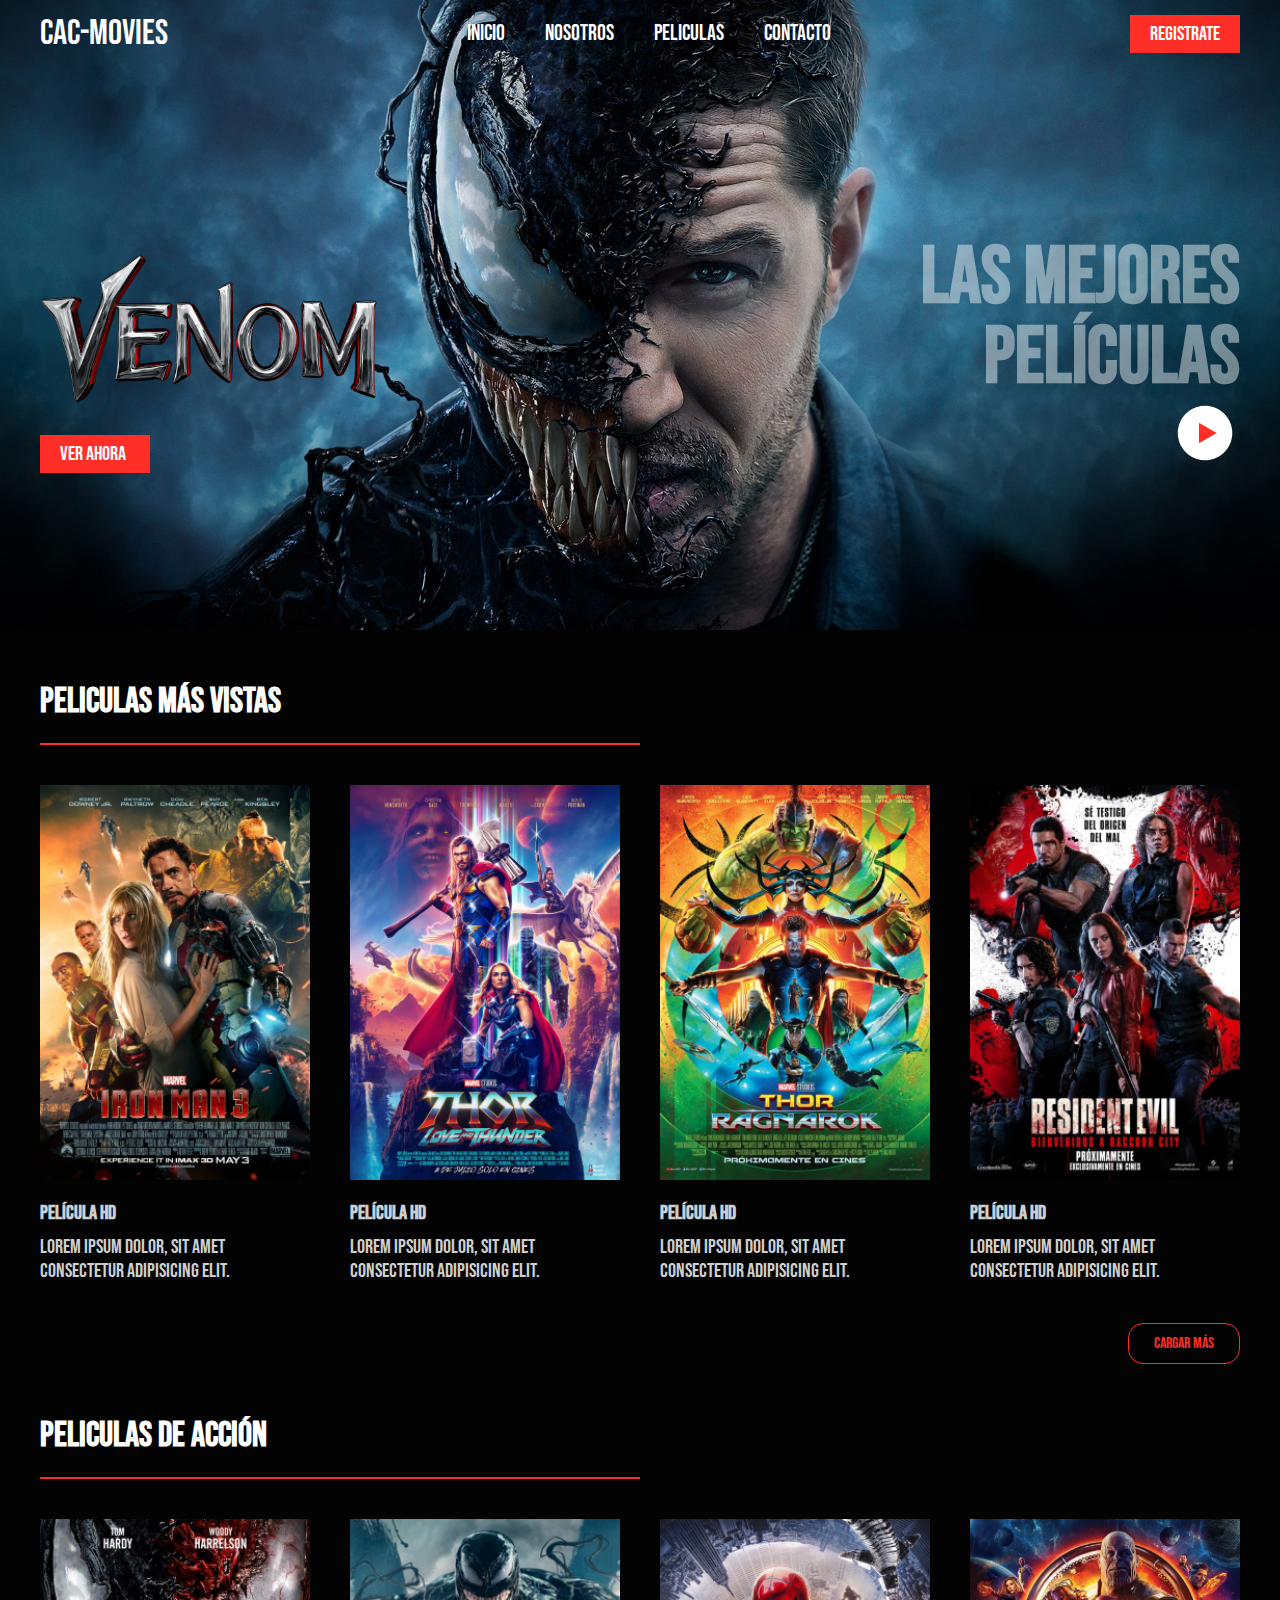
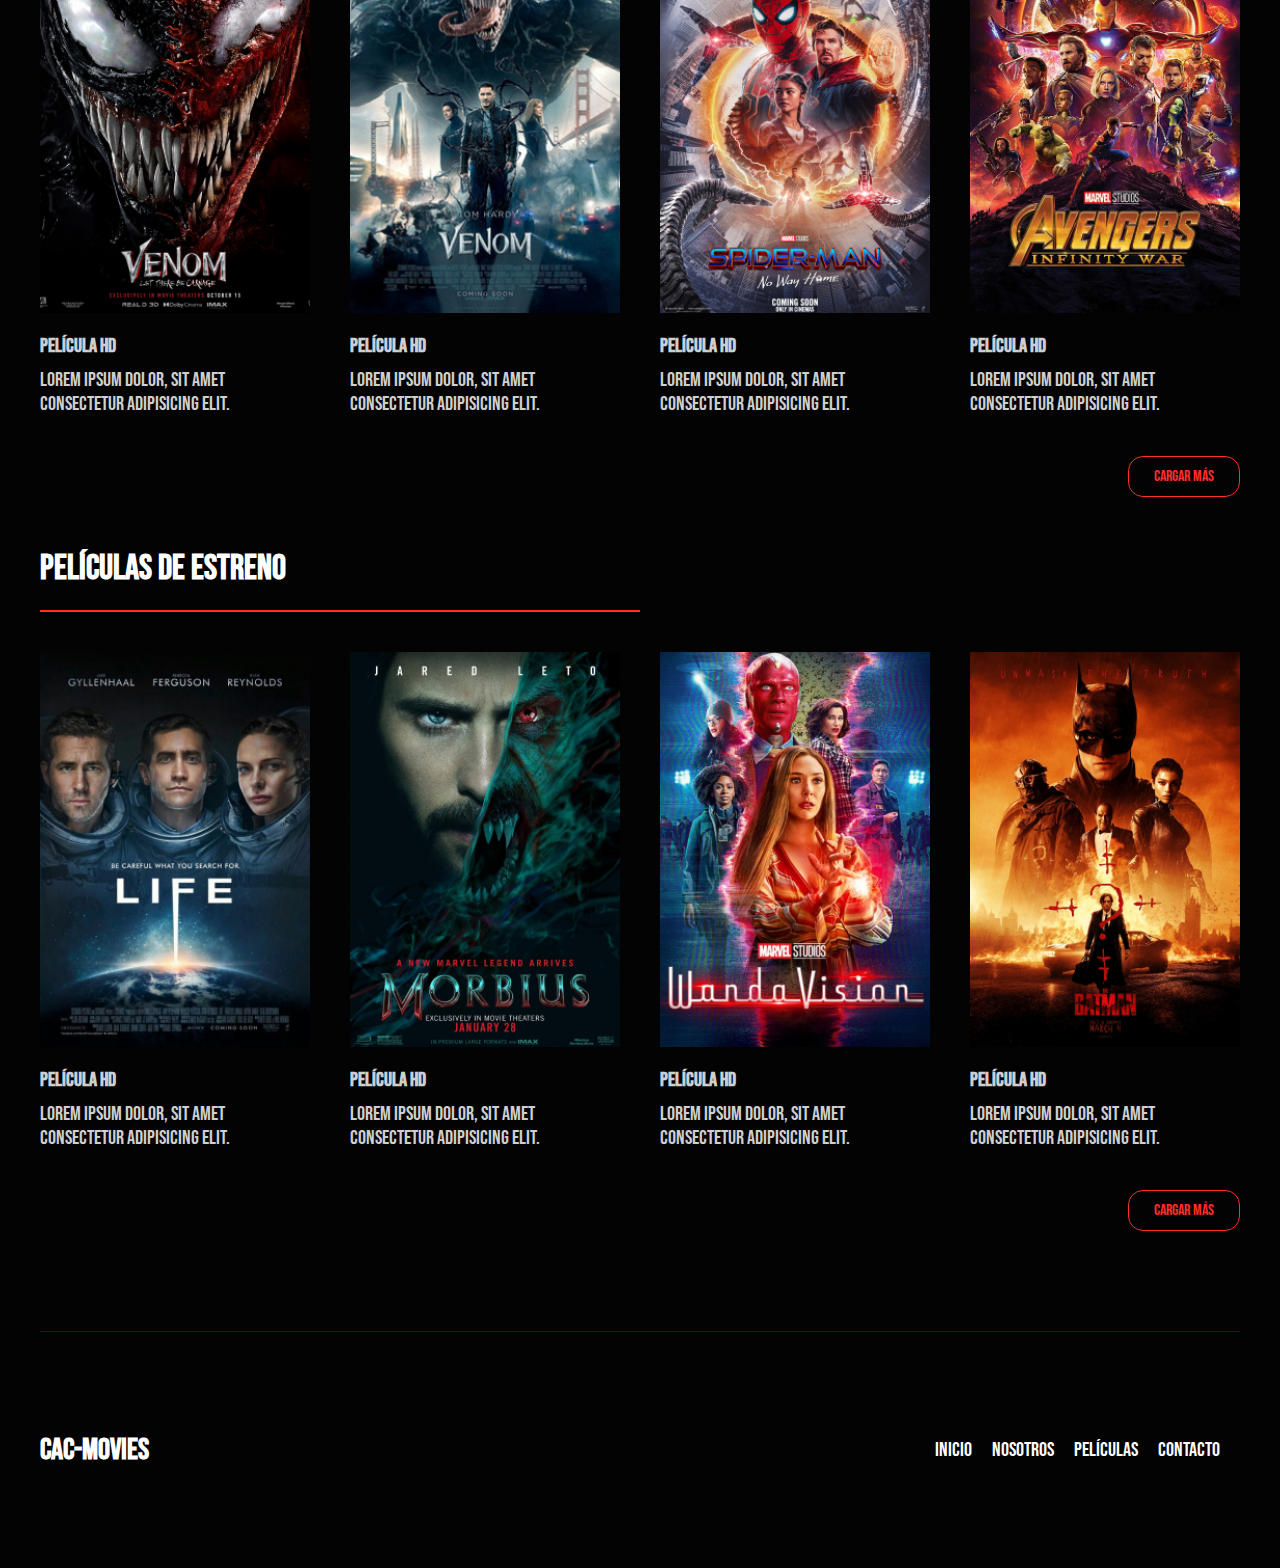
==== index.html @ c3056d51 "primer subida del proyecto" ====
<!DOCTYPE html>
<html lang="en">
<head>
    <meta charset="UTF-8">
    <meta http-equiv="X-UA-Compatible" content="IE=edge">
    <meta name="viewport" content="width=device-width, initial-scale=1.0">
    <title>peliculas</title>
    <link rel="icon" type="Image/png" sizes="16x16" href="./favicon-16x16.png">
    <link rel="stylesheet" href="style.css">
</head>
<body>
    

<header class="header">

    <div class="menu container">

        <a href="#" class="logo">CAC-Movies</a>
        <input type="checkbox" id="menu" />
        <label for="menu">
            <img src="Imgs/drive-download-20240422T003456Z-001/menu.png" class="menu-icono" alt="menu">
        </label>
        <nav class="navbar">
            <ul>
                <li><a href="#">Inicio</a></li>
                <li><a href="#">Nosotros</a></li>
                <li><a href="#">Peliculas</a></li>
                <li><a href="#">Contacto</a></li>
            </ul>
        </nav>

         <a href="#" class="btn-1">Registrate</a>
    </div>

    <div class="header-content container">
        
        <div class="header-1">
            <img src="Imgs/drive-download-20240422T003456Z-001/venom.png"alt="">
            <a href="#" class="btn-2">Ver ahora </a>
        </div>
        <div class="header-2">
            <h1>Las mejores <br> películas</h1>
            <img src="Imgs/drive-download-20240422T003456Z-001/play.png" alt="">
        </div>
    </div>

</header>

    <section class="movies container">

        <h2>Peliculas más vistas</h2>
        <hr>

        <div class="box-container-1">

            <div class="box-1">
                <div class="content">
                    <img src="Imgs/drive-download-20240422T003456Z-001/Copia de 1.jpg" alt="">
                    <h3>Película HD</h3>
                    <p> 
                        Lorem ipsum dolor, sit amet consectetur adipisicing elit. 
                    </p>
                </div>
            </div>

            <div class="box-1">
                <div class="content">
                    <img src="Imgs/drive-download-20240422T003456Z-001/Copia de 2.jpg" alt="">
                    <h3>Película HD</h3>
                    <p> 
                        Lorem ipsum dolor, sit amet consectetur adipisicing elit. 
                    </p>
                </div>
            </div>

            <div class="box-1">
                <div class="content">
                    <img src="Imgs/drive-download-20240422T003456Z-001/Copia de 3.jpg" alt="">
                    <h3>Película HD</h3>
                    <p> 
                        Lorem ipsum dolor, sit amet consectetur adipisicing elit. 
                    </p>
                </div>
            </div>

            <div class="box-1">
                <div class="content">
                    <img src="Imgs/drive-download-20240422T003456Z-001/Copia de 4.jpg" alt="">
                    <h3>Película HD</h3>
                    <p> 
                        Lorem ipsum dolor, sit amet consectetur adipisicing elit. 
                    </p>
                </div>
            </div>


            <div class="box-1">
                <div class="content">
                    <img src="Imgs/drive-download-20240422T003456Z-001/Copia de 5.jpg" alt="">
                    <h3>Película HD</h3>
                    <p> 
                        Lorem ipsum dolor, sit amet consectetur adipisicing elit. 
                    </p>
                </div>
            </div>

            <div class="box-1">
                <div class="content">
                    <img src="Imgs/drive-download-20240422T003456Z-001/Copia de 6.jpg" alt="">
                    <h3>Película HD</h3>
                    <p> 
                        Lorem ipsum dolor, sit amet consectetur adipisicing elit. 
                    </p>
                </div>
            </div>

            <div class="box-1">
                <div class="content">
                    <img src="Imgs/drive-download-20240422T003456Z-001/Copia de 7.jpg" alt="">
                    <h3>Película HD</h3>
                    <p> 
                        Lorem ipsum dolor, sit amet consectetur adipisicing elit. 
                    </p>
                </div>
            </div>

            <div class="box-1">
                <div class="content">
                    <img src="Imgs/drive-download-20240422T003456Z-001/Copia de 8.jpg" alt="">
                    <h3>Película HD</h3>
                    <p> 
                        Lorem ipsum dolor, sit amet consectetur adipisicing elit. 
                    </p>
                </div>
            </div>

        </div>

        <div class="load-more" id="load-more-1" >Cargar más</div>


    </section>

    <section class="movies container">

        <h2>Peliculas de Acción</h2>
        <hr>

        <div class="box-container-2">

            <div class="box-2">
                <div class="content">
                    <img src="Imgs/drive-download-20240422T003456Z-001/Copia de 9.jpg" alt="">
                    <h3>Película HD</h3>
                    <p> 
                        Lorem ipsum dolor, sit amet consectetur adipisicing elit. 
                    </p>
                </div>
            </div>

            <div class="box-2">
                <div class="content">
                    <img src="Imgs/drive-download-20240422T003456Z-001/Copia de 10.jpg" alt="">
                    <h3>Película HD</h3>
                    <p> 
                        Lorem ipsum dolor, sit amet consectetur adipisicing elit. 
                    </p>
                </div>
            </div>

            <div class="box-2">
                <div class="content">
                    <img src="Imgs/drive-download-20240422T003456Z-001/Copia de 11.jpg" alt="">
                    <h3>Película HD</h3>
                    <p> 
                        Lorem ipsum dolor, sit amet consectetur adipisicing elit. 
                    </p>
                </div>
            </div>

            <div class="box-2">
                <div class="content">
                    <img src="Imgs/drive-download-20240422T003456Z-001/Copia de 12.jpg" alt="">
                    <h3>Película HD</h3>
                    <p> 
                        Lorem ipsum dolor, sit amet consectetur adipisicing elit. 
                    </p>
                </div>
            </div>

            <div class="box-2">
                <div class="content">
                    <img src="Imgs/drive-download-20240422T003456Z-001/Copia de 13.jpg" alt="">
                    <h3>Película HD</h3>
                    <p> 
                        Lorem ipsum dolor, sit amet consectetur adipisicing elit. 
                    </p>
                </div>
            </div>

            <div class="box-2">
                <div class="content">
                    <img src="Imgs/drive-download-20240422T003456Z-001/Copia de 14.jpg" alt="">
                    <h3>Película HD</h3>
                    <p> 
                        Lorem ipsum dolor, sit amet consectetur adipisicing elit. 
                    </p>
                </div>
            </div>

            <div class="box-2">
                <div class="content">
                    <img src="Imgs/drive-download-20240422T003456Z-001/Copia de 15.jpg" alt="">
                    <h3>Película HD</h3>
                    <p> 
                        Lorem ipsum dolor, sit amet consectetur adipisicing elit. 
                    </p>
                </div>
            </div>

            <div class="box-2">
                <div class="content">
                    <img src="Imgs/drive-download-20240422T003456Z-001/Copia de 16.jpg" alt="">
                    <h3>Película HD</h3>
                    <p> 
                        Lorem ipsum dolor, sit amet consectetur adipisicing elit. 
                    </p>
                </div>
            </div>


        </div>

        <div class="load-more" id="load-more-2" >Cargar más</div>


    </section>

    <section class="movies container">

        <h2>Películas de estreno</h2>
        <hr>

        <div class="box-container-3">

            <div class="box-3">
                <div class="content">
                    <img src="Imgs/drive-download-20240422T003456Z-001/Copia de 17.jpg" alt="">
                    <h3>Película HD</h3>
                    <p> 
                        Lorem ipsum dolor, sit amet consectetur adipisicing elit. 
                    </p>
                </div>
            </div>

            <div class="box-3">
                <div class="content">
                    <img src="Imgs/drive-download-20240422T003456Z-001/Copia de 18.jpg" alt="">
                    <h3>Película HD</h3>
                    <p> 
                        Lorem ipsum dolor, sit amet consectetur adipisicing elit. 
                    </p>
                </div>
            </div>

            <div class="box-3">
                <div class="content">
                    <img src="Imgs/drive-download-20240422T003456Z-001/Copia de 19.jpg" alt="">
                    <h3>Película HD</h3>
                    <p> 
                        Lorem ipsum dolor, sit amet consectetur adipisicing elit. 
                    </p>
                </div>
            </div>

            <div class="box-3">
                <div class="content">
                    <img src="Imgs/drive-download-20240422T003456Z-001/Copia de 20.jpg" alt="">
                    <h3>Película HD</h3>
                    <p> 
                        Lorem ipsum dolor, sit amet consectetur adipisicing elit. 
                    </p>
                </div>
            </div>

            <div class="box-3">
                <div class="content">
                    <img src="Imgs/drive-download-20240422T003456Z-001/Copia de 21.jpg" alt="">
                    <h3>Película HD</h3>
                    <p> 
                        Lorem ipsum dolor, sit amet consectetur adipisicing elit. 
                    </p>
                </div>
            </div>

            <div class="box-3">
                <div class="content">
                    <img src="Imgs/drive-download-20240422T003456Z-001/Copia de 22.jpg" alt="">
                    <h3>Película HD</h3>
                    <p> 
                        Lorem ipsum dolor, sit amet consectetur adipisicing elit. 
                    </p>
                </div>
            </div>

            <div class="box-3">
                <div class="content">
                    <img src="Imgs/drive-download-20240422T003456Z-001/Copia de 23.jpg" alt="">
                    <h3>Película HD</h3>
                    <p> 
                        Lorem ipsum dolor, sit amet consectetur adipisicing elit. 
                    </p>
                </div>
            </div>

            <div class="box-3">
                <div class="content">
                    <img src="Imgs/drive-download-20240422T003456Z-001/Copia de 24.jpg" alt="">
                    <h3>Película HD</h3>
                    <p> 
                        Lorem ipsum dolor, sit amet consectetur adipisicing elit. 
                    </p>
                </div>
            </div>


        </div>

        <div class="load-more" id="load-more-3" >Cargar más</div>


    </section>

<footer class="footer container">

    <h3>CAC-Movies</h3>

    <ul>
        <li><a href="#">Inicio</a></li>
        <li><a href="#">Nosotros</a></li>
        <li><a href="#">Películas</a></li>
        <li><a href="#">Contacto</a></li>


    </ul>

</footer>



    <script src="script.js" ></script>
</body>
</html>
---- style.css ----
@import url('https://fonts.googleapis.com/css2?family=Bebas+Neue&display=swap');

*{
    margin: 0;
    padding: 0;
    box-sizing: border-box;
    text-decoration: none;
    list-style: none;
}

body {
    background-color: #030303;
    font-family: 'Bebas Neue', cursive;
    color: #FFFFFF;
    
}

.container {
    max-width: 1200px;
    margin: 0 auto;
}

.header {
    background-image: url(Imgs/drive-download-20240422T003456Z-001/Copia\ bg.jpg);
    background-position:  center center;
    background-repeat: no-repeat;
    background-size: cover;
    min-height: 70vh;
    display: flex;
    align-items: center;
   
}


.menu {
    position: absolute;
    top: 0;
    left: 0;
    right: 0;
    display: flex;
    align-items: center;
    justify-content: space-between;
}

.logo {
    font-size: 35px;
    color: #FFFFFF;
}

.menu .navbar ul li {
    position: relative;
    float: left;
}

.menu .navbar ul li a {
    font-size: 22px;
    padding: 20px;
    color: #FFFFFF;
    display: block;
}

.menu .navbar ul li a:hover {
    color: #FF2F28;
}

#menu {
    display: none;
}

.menu-icono {
    width: 25px;
}

.menu label {
    cursor: pointer;
    display: none;
}

.header-content {
    display: flex;
    width: 100%;
   
}

.header-1 {
    display: flex;
    flex-direction: column;
    width: 50%;
    align-self: flex-end;
}

.header-1 img {
    width: 350px;
}

.header-2 {
    width: 50%;
    margin-top: 80px;
    text-align: end;
}

.header-2 h1 {
    color: #FFFFFF72;
    font-size: 80px;
    line-height: 80px;
}

.header-2 img {
    width: 70px;
    
}

.btn-1 {
    display: inline-block;
    padding: 7px 20px;
    background-color: #FF2F28;
    color: #FFFFFF;
    font-size: 20px;
}

.btn-2 {
    width: 110px;
    display: inline-block;
    padding: 7px 20px;
    background-color: #FF2F28;
    font-size: 20px;
    margin-top: 30px;
    color: #FFFFFF;
}

.movies {
    padding: 50px 0 0 0;
    display: flex;
    flex-direction: column;
}

h2 {
    font-size: 35px;
    margin-bottom: 20px;
}

hr {
    border: 1px solid #FF2F28;
    width: 50%;
    margin-bottom: 40px;
}

.box-container-1 ,
.box-container-2 ,
.box-container-3 {
    display: grid;
    grid-template-columns: repeat(auto-fit,minmax(250px,1fr));
    gap: 40px;
}

.box-1 ,
.box-2 ,
.box-3 {
    border-radius: 5px;
    z-index: 1000;
    display: none;
}

.box-1:nth-child(1),
.box-1:nth-child(2),
.box-1:nth-child(3),
.box-1:nth-child(4) {
    display: inline-block;
}

.box-2:nth-child(1),
.box-2:nth-child(2),
.box-2:nth-child(3),
.box-2:nth-child(4) {
    display: inline-block;
}

.box-3:nth-child(1),
.box-3:nth-child(2),
.box-3:nth-child(3),
.box-3:nth-child(4) {
    display: inline-block;
}

.load-more {
    margin-top: 40px;
    display:  inline-block;
    padding: 10px 25px;
    border-radius: 15px;
    border:  1px solid #FF2F28;
    color: #FF2F28;
    font-size: 16px;
    cursor: pointer;
    align-self: flex-end;
}

.load-more:hover {
    background-color: #FF2F28;
    color: #FFFFFF;
}

.content img {
    width: 100%;
    margin-bottom: 15px;
}

.content h3 {
    font-size: 20px;
    margin-bottom: 10px;
}

.content {
    color:#CFCFCF;
    font-size: 20px;
}

.footer {
    display: flex;
    justify-content: space-between;
    align-items: center;
    padding: 100px 0;
    margin-top: 100px;
    border-top: 1px solid #FF2F283D;
}

.footer ul {
    display: flex;
}

footer h3 {
    font-size: 30px;
}

.footer a {
    color: #FFFFFF;
    font-size: 20px;
    margin-right: 20px;
    display: block;
}

.footer a:hover {
    color: #FF2F28;
}

@media (max-width:991px) {

    .menu {
        padding: 20px;
    }

    .menu label {
        display: initial;
    }

    .menu .navbar {
        position: absolute;
        top: 100%;
        left: 0;
        right: 0;
        background-color: #030303;
        display: none;
    }
    
    .menu .navbar ul li {
        width: 100%;
    }

    .btn-1 {
        display: none;
    }

    #menu:checked ~ .navbar {
        display: initial;
    }

    .header-content {
        flex-direction: column;
        padding: 180px 30px 30px 30px;
    }

    .header-1 {
        width: 100%;
        align-items: center;
    }

    .header-2 {
        width: 100%;
        text-align: center;
    }
    
    .movies {
        padding: 30px;
    }

    .footer {
        margin-top: 30px;
        padding: 30px;
        flex-direction: column;
        text-align: center;
    }

    .footer ul {
        margin-top: 15px;ç
        justify-content: center;
    }

}
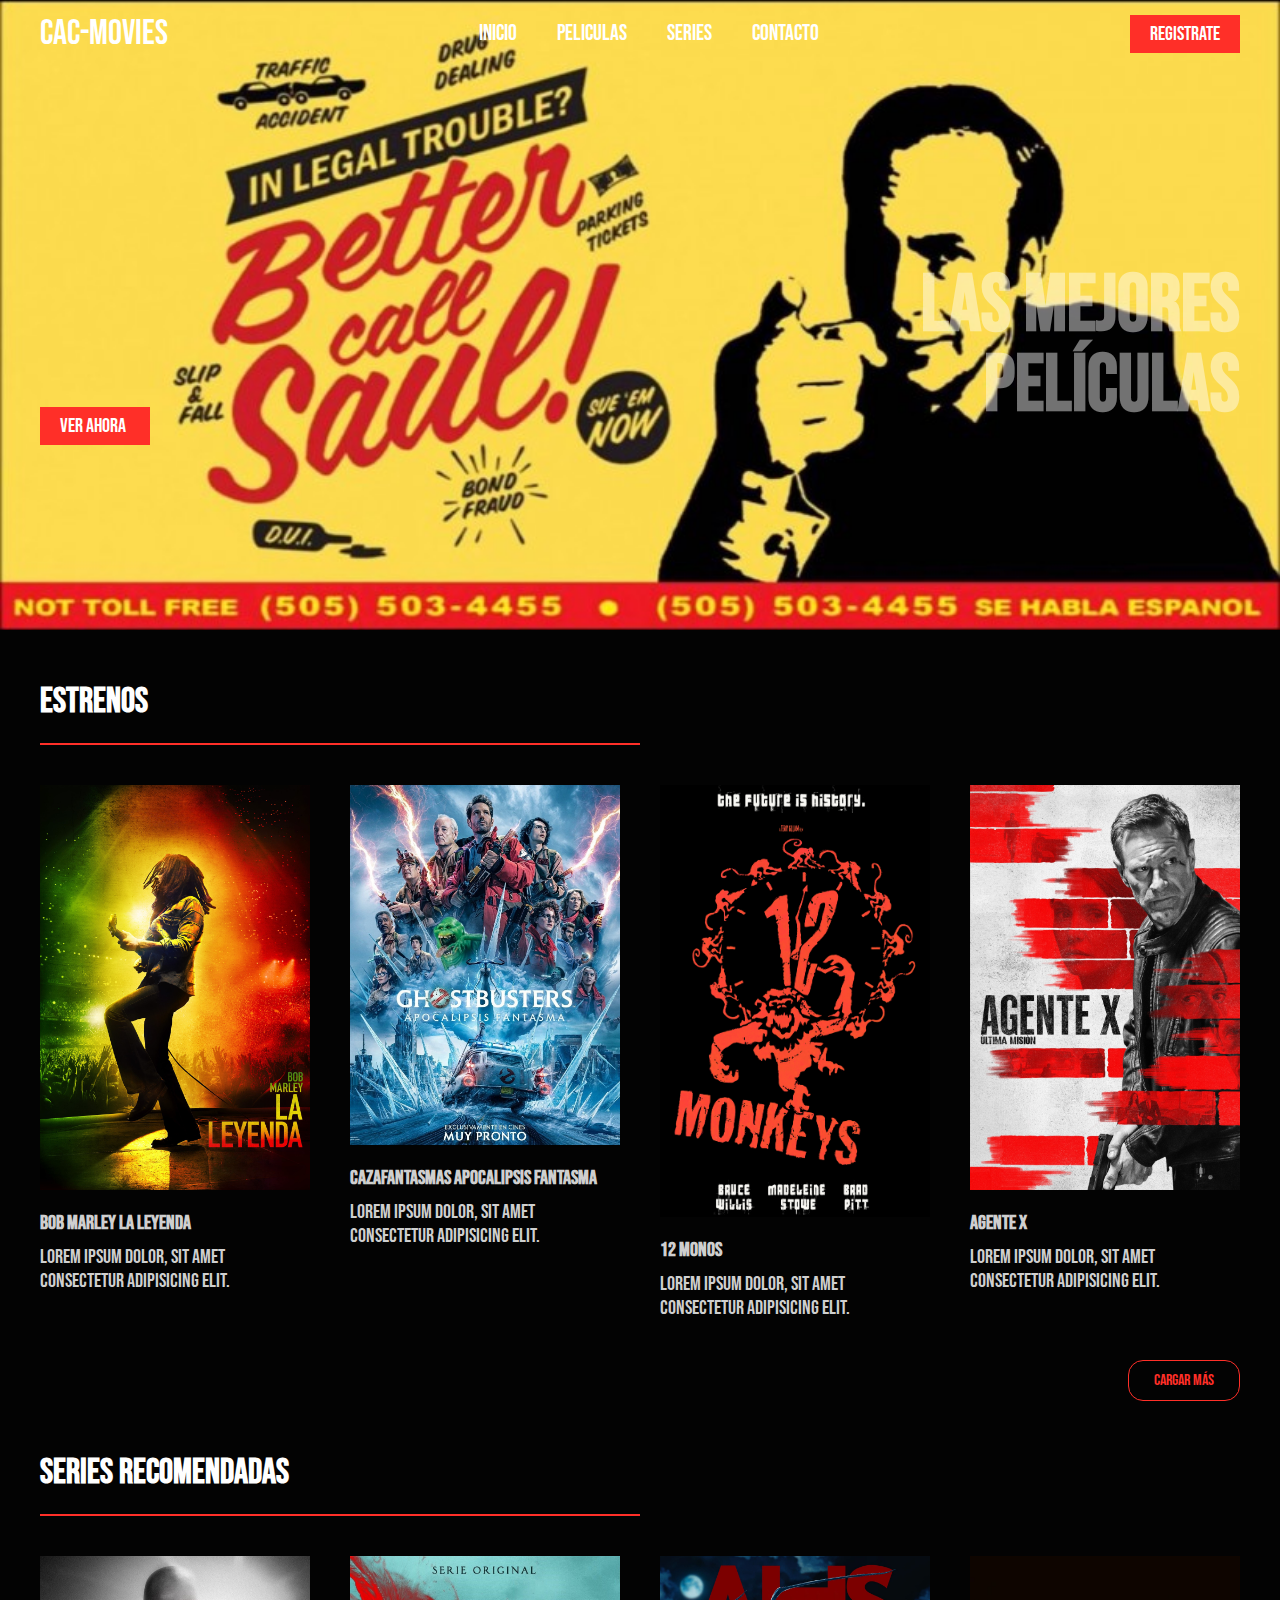
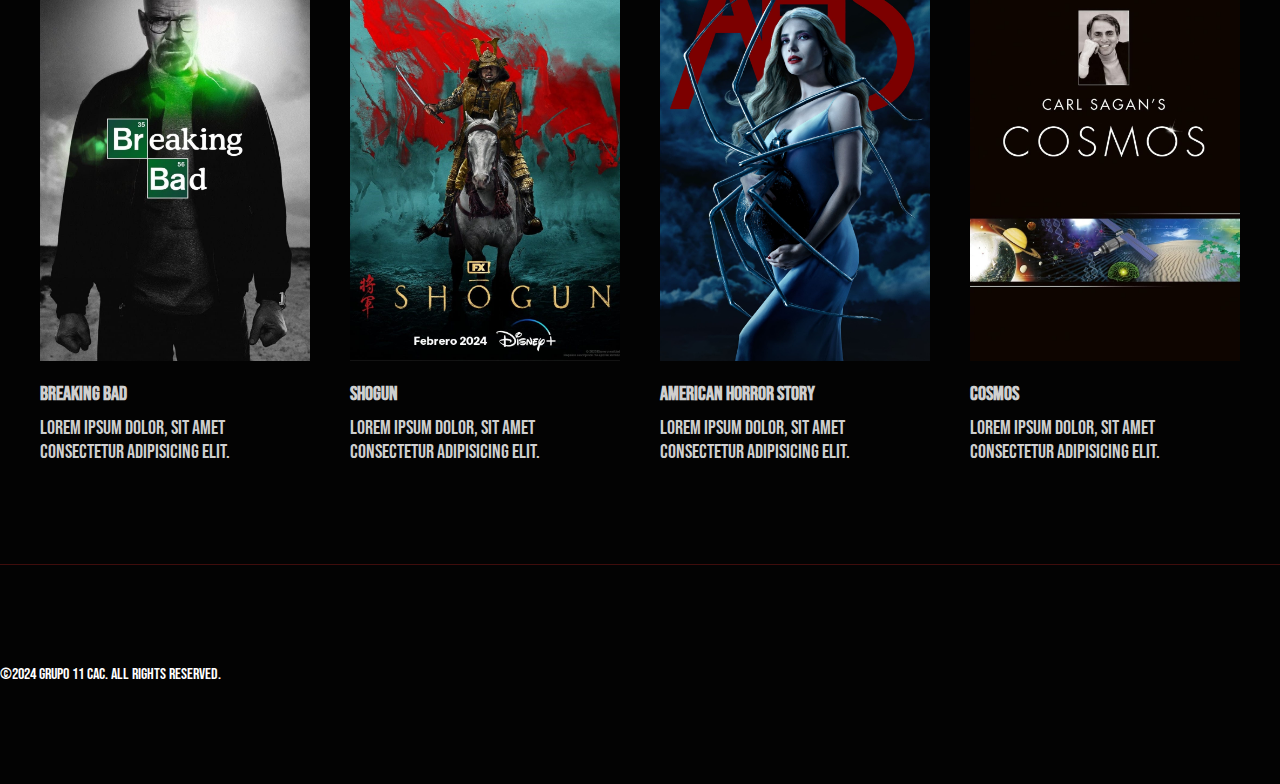
==== commit 0ff41900: "Peliculas-Y-Series" ====
--- a/index.html
+++ b/index.html
@@ -23,8 +23,8 @@
         <nav class="navbar">
             <ul>
                 <li><a href="#">Inicio</a></li>
-                <li><a href="#">Nosotros</a></li>
                 <li><a href="#">Peliculas</a></li>
+                <li><a href="series.html">Series</a></li>
                 <li><a href="#">Contacto</a></li>
             </ul>
         </nav>
@@ -48,53 +48,105 @@
 
     <section class="movies container">
 
-        <h2>Peliculas más vistas</h2>
+        <h2>ESTRENOS</h2>
         <hr>
 
+        <div class="box-container-3">
+
+            <div class="box-3">
+                <div class="content">
+                    <img src="/Imgs/Peliculas/Bob-Marley-La-Leyenda.jpg" alt="">
+                    <h3>Bob Marley La Leyenda</h3>
+                    <p> 
+                        Lorem ipsum dolor, sit amet consectetur adipisicing elit. 
+                    </p>
+                </div>
+            </div>
+
+            <div class="box-3">
+                <div class="content">
+                    <img src="/Imgs/Peliculas/Cazafantasmas-Apocalipsis-Fantasma.jpg" alt="">
+                    <h3>Cazafantasmas Apocalipsis Fantasma</h3>
+                    <p> 
+                        Lorem ipsum dolor, sit amet consectetur adipisicing elit. 
+                    </p>
+                </div>
+            </div>
+
+            <div class="box-3">
+                <div class="content">
+                    <img src="/Imgs/Peliculas/12 Monos.png" alt="">
+                    <h3>12 Monos</h3>
+                    <p> 
+                        Lorem ipsum dolor, sit amet consectetur adipisicing elit. 
+                    </p>
+                </div>
+            </div>
+
+            <div class="box-3">
+                <div class="content">
+                    <img src="Imgs/Peliculas/Agente-X.jpg" alt="">
+                    <h3>Agente X</h3>
+                    <p> 
+                        Lorem ipsum dolor, sit amet consectetur adipisicing elit. 
+                    </p>
+                </div>
+            </div>
+        </div>
+
+        <div class="load-more" id="load-more-3" >Cargar más</div>
+
+
+    </section>
+    <section class="movies container">
+
+        <h2>SERIES RECOMENDADAS</h2>
+        <hr>
+
         <div class="box-container-1">
 
             <div class="box-1">
                 <div class="content">
-                    <img src="Imgs/drive-download-20240422T003456Z-001/Copia de 1.jpg" alt="">
-                    <h3>Película HD</h3>
-                    <p> 
-                        Lorem ipsum dolor, sit amet consectetur adipisicing elit. 
-                    </p>
-                </div>
-            </div>
-
-            <div class="box-1">
-                <div class="content">
-                    <img src="Imgs/drive-download-20240422T003456Z-001/Copia de 2.jpg" alt="">
-                    <h3>Película HD</h3>
-                    <p> 
-                        Lorem ipsum dolor, sit amet consectetur adipisicing elit. 
-                    </p>
-                </div>
-            </div>
-
-            <div class="box-1">
-                <div class="content">
-                    <img src="Imgs/drive-download-20240422T003456Z-001/Copia de 3.jpg" alt="">
-                    <h3>Película HD</h3>
-                    <p> 
-                        Lorem ipsum dolor, sit amet consectetur adipisicing elit. 
-                    </p>
-                </div>
-            </div>
-
-            <div class="box-1">
-                <div class="content">
-                    <img src="Imgs/drive-download-20240422T003456Z-001/Copia de 4.jpg" alt="">
-                    <h3>Película HD</h3>
-                    <p> 
-                        Lorem ipsum dolor, sit amet consectetur adipisicing elit. 
-                    </p>
-                </div>
-            </div>
-
-
-            <div class="box-1">
+                    <img src="Imgs/Series/Breaking-Bad.jpg" alt="">
+                    <h3>Breaking Bad</h3>
+                    <p> 
+                        Lorem ipsum dolor, sit amet consectetur adipisicing elit. 
+                    </p>
+                </div>
+            </div>
+
+            <div class="box-1">
+                <div class="content">
+                    <img src="/Imgs/Series/Shogun.jpg" alt="">
+                    <h3>Shogun</h3>
+                    <p> 
+                        Lorem ipsum dolor, sit amet consectetur adipisicing elit. 
+                    </p>
+                </div>
+            </div>
+
+            <div class="box-1">
+                <div class="content">
+                    <img src="/Imgs/Series/American-Horro-Story.jpg" alt="">
+                    <h3>American Horror Story</h3>
+                    <p> 
+                        Lorem ipsum dolor, sit amet consectetur adipisicing elit. 
+                    </p>
+                </div>
+            </div>
+
+            <div class="box-1">
+                <div class="content">
+                    <img src="/Imgs/Series/Cosmos Carl Sagan.jpg" alt="">
+                    <h3>Cosmos</h3>
+                    <p> 
+                        Lorem ipsum dolor, sit amet consectetur adipisicing elit. 
+                    </p>
+                </div>
+            </div>
+                  <!--SI SE AGREGAN MAS SERIES O PELIS SE AGREGA ACA LOS POSTER/LINK A LA PELI
+DE MOMENTO ES A MODO DE DEMOSTARCION-->
+           <!-- <div class="box-1">
                 <div class="content">
                     <img src="Imgs/drive-download-20240422T003456Z-001/Copia de 5.jpg" alt="">
                     <h3>Película HD</h3>
@@ -136,216 +188,22 @@
 
         </div>
 
-        <div class="load-more" id="load-more-1" >Cargar más</div>
+        <div class="load-more" id="load-more-1" >Cargar más</div>-->
 
 
     </section>
 
-    <section class="movies container">
-
-        <h2>Peliculas de Acción</h2>
-        <hr>
-
-        <div class="box-container-2">
-
-            <div class="box-2">
-                <div class="content">
-                    <img src="Imgs/drive-download-20240422T003456Z-001/Copia de 9.jpg" alt="">
-                    <h3>Película HD</h3>
-                    <p> 
-                        Lorem ipsum dolor, sit amet consectetur adipisicing elit. 
-                    </p>
-                </div>
-            </div>
-
-            <div class="box-2">
-                <div class="content">
-                    <img src="Imgs/drive-download-20240422T003456Z-001/Copia de 10.jpg" alt="">
-                    <h3>Película HD</h3>
-                    <p> 
-                        Lorem ipsum dolor, sit amet consectetur adipisicing elit. 
-                    </p>
-                </div>
-            </div>
-
-            <div class="box-2">
-                <div class="content">
-                    <img src="Imgs/drive-download-20240422T003456Z-001/Copia de 11.jpg" alt="">
-                    <h3>Película HD</h3>
-                    <p> 
-                        Lorem ipsum dolor, sit amet consectetur adipisicing elit. 
-                    </p>
-                </div>
-            </div>
-
-            <div class="box-2">
-                <div class="content">
-                    <img src="Imgs/drive-download-20240422T003456Z-001/Copia de 12.jpg" alt="">
-                    <h3>Película HD</h3>
-                    <p> 
-                        Lorem ipsum dolor, sit amet consectetur adipisicing elit. 
-                    </p>
-                </div>
-            </div>
-
-            <div class="box-2">
-                <div class="content">
-                    <img src="Imgs/drive-download-20240422T003456Z-001/Copia de 13.jpg" alt="">
-                    <h3>Película HD</h3>
-                    <p> 
-                        Lorem ipsum dolor, sit amet consectetur adipisicing elit. 
-                    </p>
-                </div>
-            </div>
-
-            <div class="box-2">
-                <div class="content">
-                    <img src="Imgs/drive-download-20240422T003456Z-001/Copia de 14.jpg" alt="">
-                    <h3>Película HD</h3>
-                    <p> 
-                        Lorem ipsum dolor, sit amet consectetur adipisicing elit. 
-                    </p>
-                </div>
-            </div>
-
-            <div class="box-2">
-                <div class="content">
-                    <img src="Imgs/drive-download-20240422T003456Z-001/Copia de 15.jpg" alt="">
-                    <h3>Película HD</h3>
-                    <p> 
-                        Lorem ipsum dolor, sit amet consectetur adipisicing elit. 
-                    </p>
-                </div>
-            </div>
-
-            <div class="box-2">
-                <div class="content">
-                    <img src="Imgs/drive-download-20240422T003456Z-001/Copia de 16.jpg" alt="">
-                    <h3>Película HD</h3>
-                    <p> 
-                        Lorem ipsum dolor, sit amet consectetur adipisicing elit. 
-                    </p>
-                </div>
-            </div>
-
-
-        </div>
-
-        <div class="load-more" id="load-more-2" >Cargar más</div>
-
-
-    </section>
-
-    <section class="movies container">
-
-        <h2>Películas de estreno</h2>
-        <hr>
-
-        <div class="box-container-3">
-
-            <div class="box-3">
-                <div class="content">
-                    <img src="Imgs/drive-download-20240422T003456Z-001/Copia de 17.jpg" alt="">
-                    <h3>Película HD</h3>
-                    <p> 
-                        Lorem ipsum dolor, sit amet consectetur adipisicing elit. 
-                    </p>
-                </div>
-            </div>
-
-            <div class="box-3">
-                <div class="content">
-                    <img src="Imgs/drive-download-20240422T003456Z-001/Copia de 18.jpg" alt="">
-                    <h3>Película HD</h3>
-                    <p> 
-                        Lorem ipsum dolor, sit amet consectetur adipisicing elit. 
-                    </p>
-                </div>
-            </div>
-
-            <div class="box-3">
-                <div class="content">
-                    <img src="Imgs/drive-download-20240422T003456Z-001/Copia de 19.jpg" alt="">
-                    <h3>Película HD</h3>
-                    <p> 
-                        Lorem ipsum dolor, sit amet consectetur adipisicing elit. 
-                    </p>
-                </div>
-            </div>
-
-            <div class="box-3">
-                <div class="content">
-                    <img src="Imgs/drive-download-20240422T003456Z-001/Copia de 20.jpg" alt="">
-                    <h3>Película HD</h3>
-                    <p> 
-                        Lorem ipsum dolor, sit amet consectetur adipisicing elit. 
-                    </p>
-                </div>
-            </div>
-
-            <div class="box-3">
-                <div class="content">
-                    <img src="Imgs/drive-download-20240422T003456Z-001/Copia de 21.jpg" alt="">
-                    <h3>Película HD</h3>
-                    <p> 
-                        Lorem ipsum dolor, sit amet consectetur adipisicing elit. 
-                    </p>
-                </div>
-            </div>
-
-            <div class="box-3">
-                <div class="content">
-                    <img src="Imgs/drive-download-20240422T003456Z-001/Copia de 22.jpg" alt="">
-                    <h3>Película HD</h3>
-                    <p> 
-                        Lorem ipsum dolor, sit amet consectetur adipisicing elit. 
-                    </p>
-                </div>
-            </div>
-
-            <div class="box-3">
-                <div class="content">
-                    <img src="Imgs/drive-download-20240422T003456Z-001/Copia de 23.jpg" alt="">
-                    <h3>Película HD</h3>
-                    <p> 
-                        Lorem ipsum dolor, sit amet consectetur adipisicing elit. 
-                    </p>
-                </div>
-            </div>
-
-            <div class="box-3">
-                <div class="content">
-                    <img src="Imgs/drive-download-20240422T003456Z-001/Copia de 24.jpg" alt="">
-                    <h3>Película HD</h3>
-                    <p> 
-                        Lorem ipsum dolor, sit amet consectetur adipisicing elit. 
-                    </p>
-                </div>
-            </div>
-
-
-        </div>
-
-        <div class="load-more" id="load-more-3" >Cargar más</div>
-
-
-    </section>
-
-<footer class="footer container">
-
-    <h3>CAC-Movies</h3>
-
-    <ul>
-        <li><a href="#">Inicio</a></li>
-        <li><a href="#">Nosotros</a></li>
-        <li><a href="#">Películas</a></li>
-        <li><a href="#">Contacto</a></li>
-
-
-    </ul>
-
-</footer>
-
+    <footer class="footer pt-3">
+
+        <div class="container-fluid">
+            <div class="footer-content border-opacity-10 border-top text-center">
+                <span class="text-dark">&copy;2024 GRUPO 11 CaC. All Rights Reserved.</span>
+            </div>
+        </div>
+    
+       
+    
+    </footer>
 
 
     <script src="script.js" ></script>
--- a/style.css
+++ b/style.css
@@ -21,7 +21,7 @@
 }
 
 .header {
-    background-image: url(Imgs/drive-download-20240422T003456Z-001/Copia\ bg.jpg);
+    background-image: url(/Imgs/Banners/better-call-saul-season1-4233018096.jpg);
     background-position:  center center;
     background-repeat: no-repeat;
     background-size: cover;
@@ -90,7 +90,7 @@
 }
 
 .header-1 img {
-    width: 350px;
+    width:max-content;
 }
 
 .header-2 {
@@ -149,7 +149,7 @@
 .box-container-2 ,
 .box-container-3 {
     display: grid;
-    grid-template-columns: repeat(auto-fit,minmax(250px,1fr));
+    grid-template-columns: repeat(auto-fit ,minmax(250px,1fr));
     gap: 40px;
 }
 
@@ -159,6 +159,7 @@
     border-radius: 5px;
     z-index: 1000;
     display: none;
+    gap: 10;
 }
 
 .box-1:nth-child(1),
@@ -300,7 +301,7 @@
     }
 
     .footer ul {
-        margin-top: 15px;ç
+        margin-top: 15px;
         justify-content: center;
     }
 
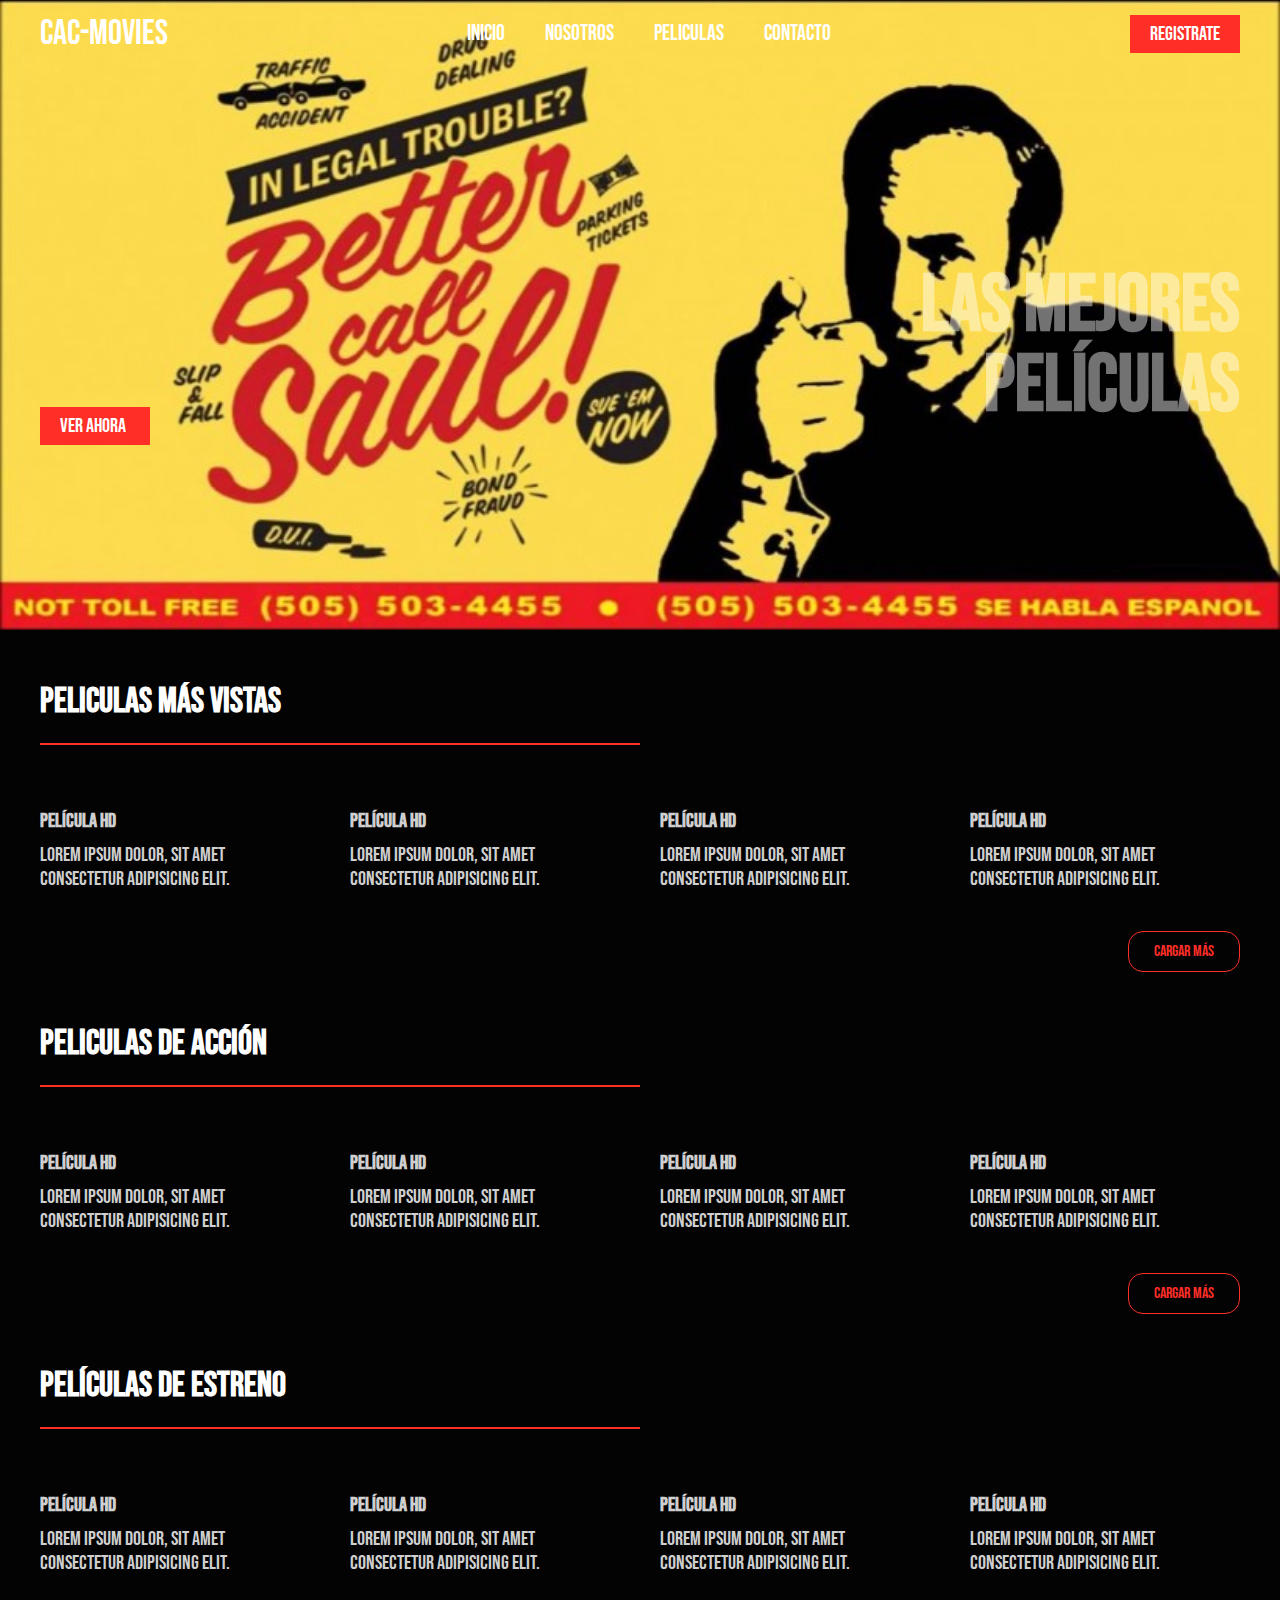
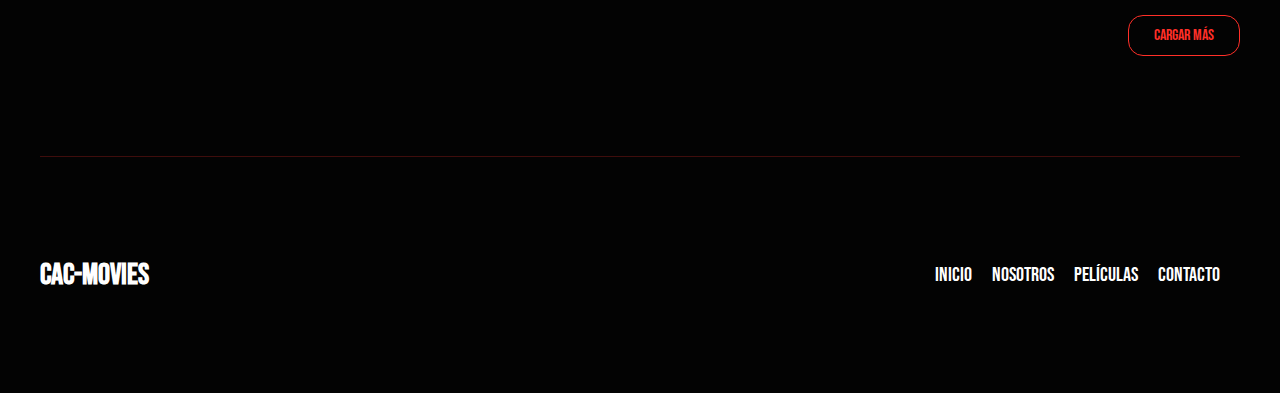
==== commit c5a8080c: "Acomodando un poco" ====
--- a/index.html
+++ b/index.html
@@ -22,10 +22,10 @@
         </label>
         <nav class="navbar">
             <ul>
-                <li><a href="#">Inicio</a></li>
-                <li><a href="#">Peliculas</a></li>
-                <li><a href="series.html">Series</a></li>
-                <li><a href="#">Contacto</a></li>
+                <li><a href="./index.html">Inicio</a></li>
+                <li><a href="./nosotros.html">Nosotros</a></li>
+                <li><a href="./peliculas.html">Peliculas</a></li>
+                <li><a href="./contacto.html">Contacto</a></li>
             </ul>
         </nav>
 
@@ -48,162 +48,304 @@
 
     <section class="movies container">
 
-        <h2>ESTRENOS</h2>
+        <h2>Peliculas más vistas</h2>
         <hr>
 
+        <div class="box-container-1">
+
+            <div class="box-1">
+                <div class="content">
+                    <img src="Imgs/drive-download-20240422T003456Z-001/Copia de 1.jpg" alt="">
+                    <h3>Película HD</h3>
+                    <p> 
+                        Lorem ipsum dolor, sit amet consectetur adipisicing elit. 
+                    </p>
+                </div>
+            </div>
+
+            <div class="box-1">
+                <div class="content">
+                    <img src="Imgs/drive-download-20240422T003456Z-001/Copia de 2.jpg" alt="">
+                    <h3>Película HD</h3>
+                    <p> 
+                        Lorem ipsum dolor, sit amet consectetur adipisicing elit. 
+                    </p>
+                </div>
+            </div>
+
+            <div class="box-1">
+                <div class="content">
+                    <img src="Imgs/drive-download-20240422T003456Z-001/Copia de 3.jpg" alt="">
+                    <h3>Película HD</h3>
+                    <p> 
+                        Lorem ipsum dolor, sit amet consectetur adipisicing elit. 
+                    </p>
+                </div>
+            </div>
+
+            <div class="box-1">
+                <div class="content">
+                    <img src="Imgs/drive-download-20240422T003456Z-001/Copia de 4.jpg" alt="">
+                    <h3>Película HD</h3>
+                    <p> 
+                        Lorem ipsum dolor, sit amet consectetur adipisicing elit. 
+                    </p>
+                </div>
+            </div>
+
+
+            <div class="box-1">
+                <div class="content">
+                    <img src="Imgs/drive-download-20240422T003456Z-001/Copia de 5.jpg" alt="">
+                    <h3>Película HD</h3>
+                    <p> 
+                        Lorem ipsum dolor, sit amet consectetur adipisicing elit. 
+                    </p>
+                </div>
+            </div>
+
+            <div class="box-1">
+                <div class="content">
+                    <img src="Imgs/drive-download-20240422T003456Z-001/Copia de 6.jpg" alt="">
+                    <h3>Película HD</h3>
+                    <p> 
+                        Lorem ipsum dolor, sit amet consectetur adipisicing elit. 
+                    </p>
+                </div>
+            </div>
+
+            <div class="box-1">
+                <div class="content">
+                    <img src="Imgs/drive-download-20240422T003456Z-001/Copia de 7.jpg" alt="">
+                    <h3>Película HD</h3>
+                    <p> 
+                        Lorem ipsum dolor, sit amet consectetur adipisicing elit. 
+                    </p>
+                </div>
+            </div>
+
+            <div class="box-1">
+                <div class="content">
+                    <img src="Imgs/drive-download-20240422T003456Z-001/Copia de 8.jpg" alt="">
+                    <h3>Película HD</h3>
+                    <p> 
+                        Lorem ipsum dolor, sit amet consectetur adipisicing elit. 
+                    </p>
+                </div>
+            </div>
+
+        </div>
+
+        <div class="load-more" id="load-more-1" >Cargar más</div>
+
+
+    </section>
+
+    <section class="movies container">
+
+        <h2>Peliculas de Acción</h2>
+        <hr>
+
+        <div class="box-container-2">
+
+            <div class="box-2">
+                <div class="content">
+                    <img src="Imgs/drive-download-20240422T003456Z-001/Copia de 9.jpg" alt="">
+                    <h3>Película HD</h3>
+                    <p> 
+                        Lorem ipsum dolor, sit amet consectetur adipisicing elit. 
+                    </p>
+                </div>
+            </div>
+
+            <div class="box-2">
+                <div class="content">
+                    <img src="Imgs/drive-download-20240422T003456Z-001/Copia de 10.jpg" alt="">
+                    <h3>Película HD</h3>
+                    <p> 
+                        Lorem ipsum dolor, sit amet consectetur adipisicing elit. 
+                    </p>
+                </div>
+            </div>
+
+            <div class="box-2">
+                <div class="content">
+                    <img src="Imgs/drive-download-20240422T003456Z-001/Copia de 11.jpg" alt="">
+                    <h3>Película HD</h3>
+                    <p> 
+                        Lorem ipsum dolor, sit amet consectetur adipisicing elit. 
+                    </p>
+                </div>
+            </div>
+
+            <div class="box-2">
+                <div class="content">
+                    <img src="Imgs/drive-download-20240422T003456Z-001/Copia de 12.jpg" alt="">
+                    <h3>Película HD</h3>
+                    <p> 
+                        Lorem ipsum dolor, sit amet consectetur adipisicing elit. 
+                    </p>
+                </div>
+            </div>
+
+            <div class="box-2">
+                <div class="content">
+                    <img src="Imgs/drive-download-20240422T003456Z-001/Copia de 13.jpg" alt="">
+                    <h3>Película HD</h3>
+                    <p> 
+                        Lorem ipsum dolor, sit amet consectetur adipisicing elit. 
+                    </p>
+                </div>
+            </div>
+
+            <div class="box-2">
+                <div class="content">
+                    <img src="Imgs/drive-download-20240422T003456Z-001/Copia de 14.jpg" alt="">
+                    <h3>Película HD</h3>
+                    <p> 
+                        Lorem ipsum dolor, sit amet consectetur adipisicing elit. 
+                    </p>
+                </div>
+            </div>
+
+            <div class="box-2">
+                <div class="content">
+                    <img src="Imgs/drive-download-20240422T003456Z-001/Copia de 15.jpg" alt="">
+                    <h3>Película HD</h3>
+                    <p> 
+                        Lorem ipsum dolor, sit amet consectetur adipisicing elit. 
+                    </p>
+                </div>
+            </div>
+
+            <div class="box-2">
+                <div class="content">
+                    <img src="Imgs/drive-download-20240422T003456Z-001/Copia de 16.jpg" alt="">
+                    <h3>Película HD</h3>
+                    <p> 
+                        Lorem ipsum dolor, sit amet consectetur adipisicing elit. 
+                    </p>
+                </div>
+            </div>
+
+
+        </div>
+
+        <div class="load-more" id="load-more-2" >Cargar más</div>
+
+
+    </section>
+
+    <section class="movies container">
+
+        <h2>Películas de estreno</h2>
+        <hr>
+
         <div class="box-container-3">
 
             <div class="box-3">
                 <div class="content">
-                    <img src="/Imgs/Peliculas/Bob-Marley-La-Leyenda.jpg" alt="">
-                    <h3>Bob Marley La Leyenda</h3>
-                    <p> 
-                        Lorem ipsum dolor, sit amet consectetur adipisicing elit. 
-                    </p>
-                </div>
-            </div>
-
-            <div class="box-3">
-                <div class="content">
-                    <img src="/Imgs/Peliculas/Cazafantasmas-Apocalipsis-Fantasma.jpg" alt="">
-                    <h3>Cazafantasmas Apocalipsis Fantasma</h3>
-                    <p> 
-                        Lorem ipsum dolor, sit amet consectetur adipisicing elit. 
-                    </p>
-                </div>
-            </div>
-
-            <div class="box-3">
-                <div class="content">
-                    <img src="/Imgs/Peliculas/12 Monos.png" alt="">
-                    <h3>12 Monos</h3>
-                    <p> 
-                        Lorem ipsum dolor, sit amet consectetur adipisicing elit. 
-                    </p>
-                </div>
-            </div>
-
-            <div class="box-3">
-                <div class="content">
-                    <img src="Imgs/Peliculas/Agente-X.jpg" alt="">
-                    <h3>Agente X</h3>
-                    <p> 
-                        Lorem ipsum dolor, sit amet consectetur adipisicing elit. 
-                    </p>
-                </div>
-            </div>
+                    <img src="Imgs/drive-download-20240422T003456Z-001/Copia de 17.jpg" alt="">
+                    <h3>Película HD</h3>
+                    <p> 
+                        Lorem ipsum dolor, sit amet consectetur adipisicing elit. 
+                    </p>
+                </div>
+            </div>
+
+            <div class="box-3">
+                <div class="content">
+                    <img src="Imgs/drive-download-20240422T003456Z-001/Copia de 18.jpg" alt="">
+                    <h3>Película HD</h3>
+                    <p> 
+                        Lorem ipsum dolor, sit amet consectetur adipisicing elit. 
+                    </p>
+                </div>
+            </div>
+
+            <div class="box-3">
+                <div class="content">
+                    <img src="Imgs/drive-download-20240422T003456Z-001/Copia de 19.jpg" alt="">
+                    <h3>Película HD</h3>
+                    <p> 
+                        Lorem ipsum dolor, sit amet consectetur adipisicing elit. 
+                    </p>
+                </div>
+            </div>
+
+            <div class="box-3">
+                <div class="content">
+                    <img src="Imgs/drive-download-20240422T003456Z-001/Copia de 20.jpg" alt="">
+                    <h3>Película HD</h3>
+                    <p> 
+                        Lorem ipsum dolor, sit amet consectetur adipisicing elit. 
+                    </p>
+                </div>
+            </div>
+
+            <div class="box-3">
+                <div class="content">
+                    <img src="Imgs/drive-download-20240422T003456Z-001/Copia de 21.jpg" alt="">
+                    <h3>Película HD</h3>
+                    <p> 
+                        Lorem ipsum dolor, sit amet consectetur adipisicing elit. 
+                    </p>
+                </div>
+            </div>
+
+            <div class="box-3">
+                <div class="content">
+                    <img src="Imgs/drive-download-20240422T003456Z-001/Copia de 22.jpg" alt="">
+                    <h3>Película HD</h3>
+                    <p> 
+                        Lorem ipsum dolor, sit amet consectetur adipisicing elit. 
+                    </p>
+                </div>
+            </div>
+
+            <div class="box-3">
+                <div class="content">
+                    <img src="Imgs/drive-download-20240422T003456Z-001/Copia de 23.jpg" alt="">
+                    <h3>Película HD</h3>
+                    <p> 
+                        Lorem ipsum dolor, sit amet consectetur adipisicing elit. 
+                    </p>
+                </div>
+            </div>
+
+            <div class="box-3">
+                <div class="content">
+                    <img src="Imgs/drive-download-20240422T003456Z-001/Copia de 24.jpg" alt="">
+                    <h3>Película HD</h3>
+                    <p> 
+                        Lorem ipsum dolor, sit amet consectetur adipisicing elit. 
+                    </p>
+                </div>
+            </div>
+
+
         </div>
 
         <div class="load-more" id="load-more-3" >Cargar más</div>
 
 
     </section>
-    <section class="movies container">
-
-        <h2>SERIES RECOMENDADAS</h2>
-        <hr>
-
-        <div class="box-container-1">
-
-            <div class="box-1">
-                <div class="content">
-                    <img src="Imgs/Series/Breaking-Bad.jpg" alt="">
-                    <h3>Breaking Bad</h3>
-                    <p> 
-                        Lorem ipsum dolor, sit amet consectetur adipisicing elit. 
-                    </p>
-                </div>
-            </div>
-
-            <div class="box-1">
-                <div class="content">
-                    <img src="/Imgs/Series/Shogun.jpg" alt="">
-                    <h3>Shogun</h3>
-                    <p> 
-                        Lorem ipsum dolor, sit amet consectetur adipisicing elit. 
-                    </p>
-                </div>
-            </div>
-
-            <div class="box-1">
-                <div class="content">
-                    <img src="/Imgs/Series/American-Horro-Story.jpg" alt="">
-                    <h3>American Horror Story</h3>
-                    <p> 
-                        Lorem ipsum dolor, sit amet consectetur adipisicing elit. 
-                    </p>
-                </div>
-            </div>
-
-            <div class="box-1">
-                <div class="content">
-                    <img src="/Imgs/Series/Cosmos Carl Sagan.jpg" alt="">
-                    <h3>Cosmos</h3>
-                    <p> 
-                        Lorem ipsum dolor, sit amet consectetur adipisicing elit. 
-                    </p>
-                </div>
-            </div>
-                  <!--SI SE AGREGAN MAS SERIES O PELIS SE AGREGA ACA LOS POSTER/LINK A LA PELI
-DE MOMENTO ES A MODO DE DEMOSTARCION-->
-           <!-- <div class="box-1">
-                <div class="content">
-                    <img src="Imgs/drive-download-20240422T003456Z-001/Copia de 5.jpg" alt="">
-                    <h3>Película HD</h3>
-                    <p> 
-                        Lorem ipsum dolor, sit amet consectetur adipisicing elit. 
-                    </p>
-                </div>
-            </div>
-
-            <div class="box-1">
-                <div class="content">
-                    <img src="Imgs/drive-download-20240422T003456Z-001/Copia de 6.jpg" alt="">
-                    <h3>Película HD</h3>
-                    <p> 
-                        Lorem ipsum dolor, sit amet consectetur adipisicing elit. 
-                    </p>
-                </div>
-            </div>
-
-            <div class="box-1">
-                <div class="content">
-                    <img src="Imgs/drive-download-20240422T003456Z-001/Copia de 7.jpg" alt="">
-                    <h3>Película HD</h3>
-                    <p> 
-                        Lorem ipsum dolor, sit amet consectetur adipisicing elit. 
-                    </p>
-                </div>
-            </div>
-
-            <div class="box-1">
-                <div class="content">
-                    <img src="Imgs/drive-download-20240422T003456Z-001/Copia de 8.jpg" alt="">
-                    <h3>Película HD</h3>
-                    <p> 
-                        Lorem ipsum dolor, sit amet consectetur adipisicing elit. 
-                    </p>
-                </div>
-            </div>
-
-        </div>
-
-        <div class="load-more" id="load-more-1" >Cargar más</div>-->
-
-
-    </section>
-
-    <footer class="footer pt-3">
-
-        <div class="container-fluid">
-            <div class="footer-content border-opacity-10 border-top text-center">
-                <span class="text-dark">&copy;2024 GRUPO 11 CaC. All Rights Reserved.</span>
-            </div>
-        </div>
-    
-       
-    
-    </footer>
+
+<footer class="footer container">
+
+    <h3>CAC-Movies</h3>
+
+    <ul>
+        <li><a href="#">Inicio</a></li>
+        <li><a href="#">Nosotros</a></li>
+        <li><a href="#">Películas</a></li>
+        <li><a href="#">Contacto</a></li>
+
+
+    </ul>
+
+</footer>
+
 
 
     <script src="script.js" ></script>
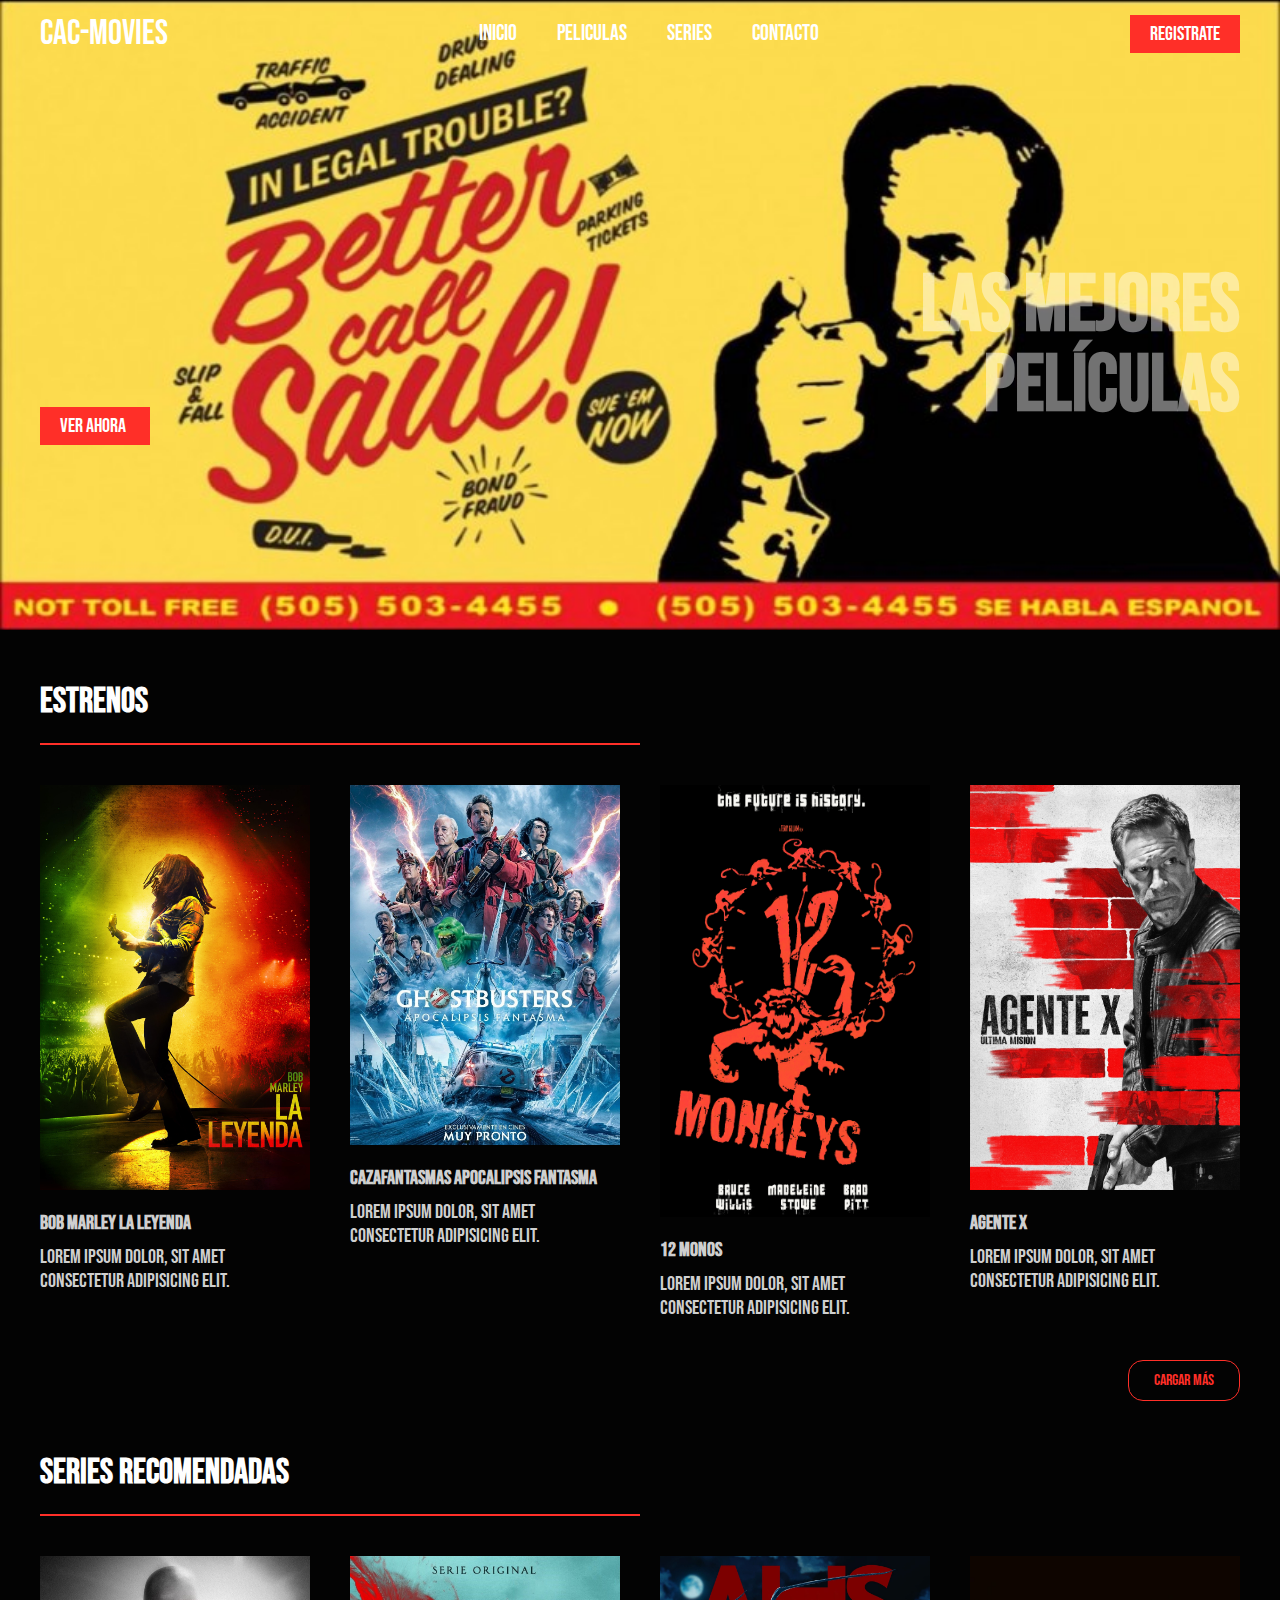
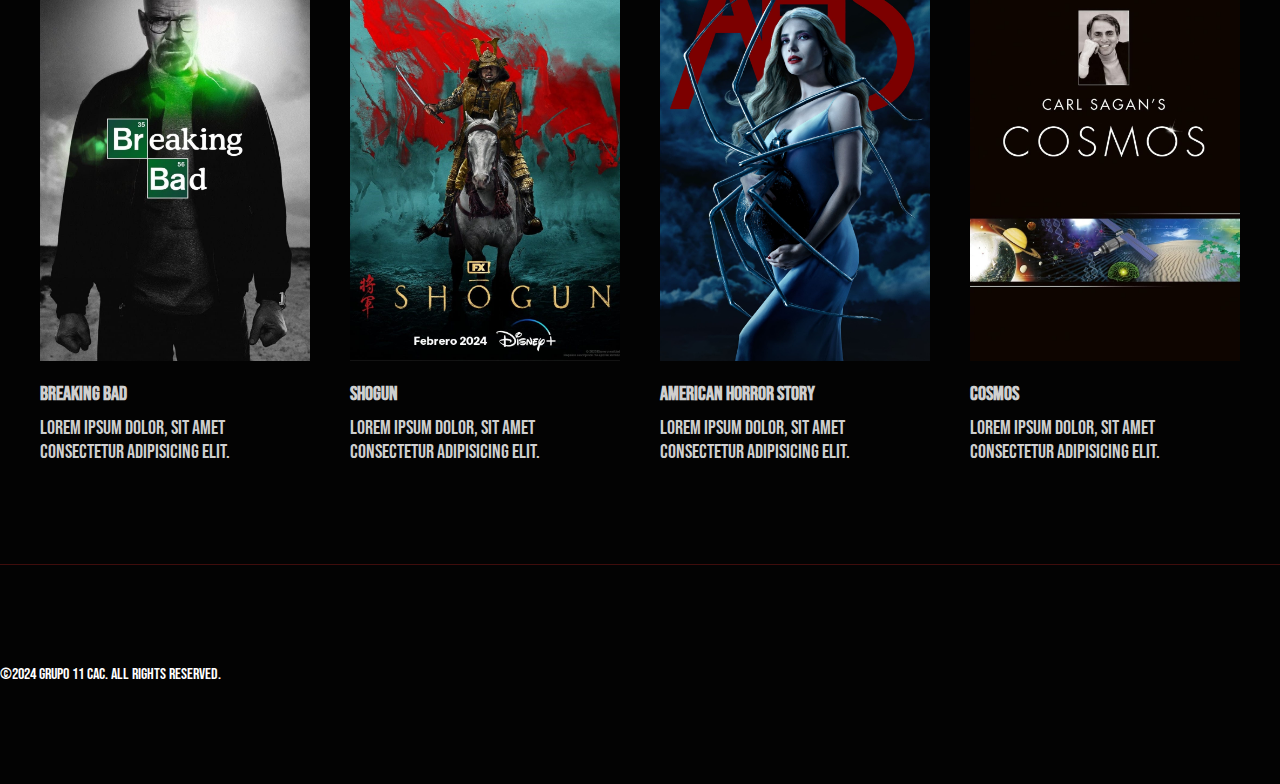
==== commit a0da05c4: "a ver si anda asi" ====
--- a/index.html
+++ b/index.html
@@ -22,10 +22,10 @@
         </label>
         <nav class="navbar">
             <ul>
-                <li><a href="./index.html">Inicio</a></li>
-                <li><a href="./nosotros.html">Nosotros</a></li>
-                <li><a href="./peliculas.html">Peliculas</a></li>
-                <li><a href="./contacto.html">Contacto</a></li>
+                <li><a href="#">Inicio</a></li>
+                <li><a href="#">Peliculas</a></li>
+                <li><a href="./series.html">Series</a></li>
+                <li><a href="#">Contacto</a></li>
             </ul>
         </nav>
 
@@ -48,53 +48,105 @@
 
     <section class="movies container">
 
-        <h2>Peliculas más vistas</h2>
+        <h2>ESTRENOS</h2>
         <hr>
 
+        <div class="box-container-3">
+
+            <div class="box-3">
+                <div class="content">
+                    <img src="/Imgs/Peliculas/Bob-Marley-La-Leyenda.jpg" alt="">
+                    <h3>Bob Marley La Leyenda</h3>
+                    <p> 
+                        Lorem ipsum dolor, sit amet consectetur adipisicing elit. 
+                    </p>
+                </div>
+            </div>
+
+            <div class="box-3">
+                <div class="content">
+                    <img src="/Imgs/Peliculas/Cazafantasmas-Apocalipsis-Fantasma.jpg" alt="">
+                    <h3>Cazafantasmas Apocalipsis Fantasma</h3>
+                    <p> 
+                        Lorem ipsum dolor, sit amet consectetur adipisicing elit. 
+                    </p>
+                </div>
+            </div>
+
+            <div class="box-3">
+                <div class="content">
+                    <img src="/Imgs/Peliculas/12 Monos.png" alt="">
+                    <h3>12 Monos</h3>
+                    <p> 
+                        Lorem ipsum dolor, sit amet consectetur adipisicing elit. 
+                    </p>
+                </div>
+            </div>
+
+            <div class="box-3">
+                <div class="content">
+                    <img src="Imgs/Peliculas/Agente-X.jpg" alt="">
+                    <h3>Agente X</h3>
+                    <p> 
+                        Lorem ipsum dolor, sit amet consectetur adipisicing elit. 
+                    </p>
+                </div>
+            </div>
+        </div>
+
+        <div class="load-more" id="load-more-3" >Cargar más</div>
+
+
+    </section>
+    <section class="movies container">
+
+        <h2>SERIES RECOMENDADAS</h2>
+        <hr>
+
         <div class="box-container-1">
 
             <div class="box-1">
                 <div class="content">
-                    <img src="Imgs/drive-download-20240422T003456Z-001/Copia de 1.jpg" alt="">
-                    <h3>Película HD</h3>
-                    <p> 
-                        Lorem ipsum dolor, sit amet consectetur adipisicing elit. 
-                    </p>
-                </div>
-            </div>
-
-            <div class="box-1">
-                <div class="content">
-                    <img src="Imgs/drive-download-20240422T003456Z-001/Copia de 2.jpg" alt="">
-                    <h3>Película HD</h3>
-                    <p> 
-                        Lorem ipsum dolor, sit amet consectetur adipisicing elit. 
-                    </p>
-                </div>
-            </div>
-
-            <div class="box-1">
-                <div class="content">
-                    <img src="Imgs/drive-download-20240422T003456Z-001/Copia de 3.jpg" alt="">
-                    <h3>Película HD</h3>
-                    <p> 
-                        Lorem ipsum dolor, sit amet consectetur adipisicing elit. 
-                    </p>
-                </div>
-            </div>
-
-            <div class="box-1">
-                <div class="content">
-                    <img src="Imgs/drive-download-20240422T003456Z-001/Copia de 4.jpg" alt="">
-                    <h3>Película HD</h3>
-                    <p> 
-                        Lorem ipsum dolor, sit amet consectetur adipisicing elit. 
-                    </p>
-                </div>
-            </div>
-
-
-            <div class="box-1">
+                    <img src="Imgs/Series/Breaking-Bad.jpg" alt="">
+                    <h3>Breaking Bad</h3>
+                    <p> 
+                        Lorem ipsum dolor, sit amet consectetur adipisicing elit. 
+                    </p>
+                </div>
+            </div>
+
+            <div class="box-1">
+                <div class="content">
+                    <img src="/Imgs/Series/Shogun.jpg" alt="">
+                    <h3>Shogun</h3>
+                    <p> 
+                        Lorem ipsum dolor, sit amet consectetur adipisicing elit. 
+                    </p>
+                </div>
+            </div>
+
+            <div class="box-1">
+                <div class="content">
+                    <img src="/Imgs/Series/American-Horro-Story.jpg" alt="">
+                    <h3>American Horror Story</h3>
+                    <p> 
+                        Lorem ipsum dolor, sit amet consectetur adipisicing elit. 
+                    </p>
+                </div>
+            </div>
+
+            <div class="box-1">
+                <div class="content">
+                    <img src="/Imgs/Series/Cosmos Carl Sagan.jpg" alt="">
+                    <h3>Cosmos</h3>
+                    <p> 
+                        Lorem ipsum dolor, sit amet consectetur adipisicing elit. 
+                    </p>
+                </div>
+            </div>
+                  <!--SI SE AGREGAN MAS SERIES O PELIS SE AGREGA ACA LOS POSTER/LINK A LA PELI
+DE MOMENTO ES A MODO DE DEMOSTARCION-->
+           <!-- <div class="box-1">
                 <div class="content">
                     <img src="Imgs/drive-download-20240422T003456Z-001/Copia de 5.jpg" alt="">
                     <h3>Película HD</h3>
@@ -136,216 +188,22 @@
 
         </div>
 
-        <div class="load-more" id="load-more-1" >Cargar más</div>
+        <div class="load-more" id="load-more-1" >Cargar más</div>-->
 
 
     </section>
 
-    <section class="movies container">
-
-        <h2>Peliculas de Acción</h2>
-        <hr>
-
-        <div class="box-container-2">
-
-            <div class="box-2">
-                <div class="content">
-                    <img src="Imgs/drive-download-20240422T003456Z-001/Copia de 9.jpg" alt="">
-                    <h3>Película HD</h3>
-                    <p> 
-                        Lorem ipsum dolor, sit amet consectetur adipisicing elit. 
-                    </p>
-                </div>
-            </div>
-
-            <div class="box-2">
-                <div class="content">
-                    <img src="Imgs/drive-download-20240422T003456Z-001/Copia de 10.jpg" alt="">
-                    <h3>Película HD</h3>
-                    <p> 
-                        Lorem ipsum dolor, sit amet consectetur adipisicing elit. 
-                    </p>
-                </div>
-            </div>
-
-            <div class="box-2">
-                <div class="content">
-                    <img src="Imgs/drive-download-20240422T003456Z-001/Copia de 11.jpg" alt="">
-                    <h3>Película HD</h3>
-                    <p> 
-                        Lorem ipsum dolor, sit amet consectetur adipisicing elit. 
-                    </p>
-                </div>
-            </div>
-
-            <div class="box-2">
-                <div class="content">
-                    <img src="Imgs/drive-download-20240422T003456Z-001/Copia de 12.jpg" alt="">
-                    <h3>Película HD</h3>
-                    <p> 
-                        Lorem ipsum dolor, sit amet consectetur adipisicing elit. 
-                    </p>
-                </div>
-            </div>
-
-            <div class="box-2">
-                <div class="content">
-                    <img src="Imgs/drive-download-20240422T003456Z-001/Copia de 13.jpg" alt="">
-                    <h3>Película HD</h3>
-                    <p> 
-                        Lorem ipsum dolor, sit amet consectetur adipisicing elit. 
-                    </p>
-                </div>
-            </div>
-
-            <div class="box-2">
-                <div class="content">
-                    <img src="Imgs/drive-download-20240422T003456Z-001/Copia de 14.jpg" alt="">
-                    <h3>Película HD</h3>
-                    <p> 
-                        Lorem ipsum dolor, sit amet consectetur adipisicing elit. 
-                    </p>
-                </div>
-            </div>
-
-            <div class="box-2">
-                <div class="content">
-                    <img src="Imgs/drive-download-20240422T003456Z-001/Copia de 15.jpg" alt="">
-                    <h3>Película HD</h3>
-                    <p> 
-                        Lorem ipsum dolor, sit amet consectetur adipisicing elit. 
-                    </p>
-                </div>
-            </div>
-
-            <div class="box-2">
-                <div class="content">
-                    <img src="Imgs/drive-download-20240422T003456Z-001/Copia de 16.jpg" alt="">
-                    <h3>Película HD</h3>
-                    <p> 
-                        Lorem ipsum dolor, sit amet consectetur adipisicing elit. 
-                    </p>
-                </div>
-            </div>
-
-
-        </div>
-
-        <div class="load-more" id="load-more-2" >Cargar más</div>
-
-
-    </section>
-
-    <section class="movies container">
-
-        <h2>Películas de estreno</h2>
-        <hr>
-
-        <div class="box-container-3">
-
-            <div class="box-3">
-                <div class="content">
-                    <img src="Imgs/drive-download-20240422T003456Z-001/Copia de 17.jpg" alt="">
-                    <h3>Película HD</h3>
-                    <p> 
-                        Lorem ipsum dolor, sit amet consectetur adipisicing elit. 
-                    </p>
-                </div>
-            </div>
-
-            <div class="box-3">
-                <div class="content">
-                    <img src="Imgs/drive-download-20240422T003456Z-001/Copia de 18.jpg" alt="">
-                    <h3>Película HD</h3>
-                    <p> 
-                        Lorem ipsum dolor, sit amet consectetur adipisicing elit. 
-                    </p>
-                </div>
-            </div>
-
-            <div class="box-3">
-                <div class="content">
-                    <img src="Imgs/drive-download-20240422T003456Z-001/Copia de 19.jpg" alt="">
-                    <h3>Película HD</h3>
-                    <p> 
-                        Lorem ipsum dolor, sit amet consectetur adipisicing elit. 
-                    </p>
-                </div>
-            </div>
-
-            <div class="box-3">
-                <div class="content">
-                    <img src="Imgs/drive-download-20240422T003456Z-001/Copia de 20.jpg" alt="">
-                    <h3>Película HD</h3>
-                    <p> 
-                        Lorem ipsum dolor, sit amet consectetur adipisicing elit. 
-                    </p>
-                </div>
-            </div>
-
-            <div class="box-3">
-                <div class="content">
-                    <img src="Imgs/drive-download-20240422T003456Z-001/Copia de 21.jpg" alt="">
-                    <h3>Película HD</h3>
-                    <p> 
-                        Lorem ipsum dolor, sit amet consectetur adipisicing elit. 
-                    </p>
-                </div>
-            </div>
-
-            <div class="box-3">
-                <div class="content">
-                    <img src="Imgs/drive-download-20240422T003456Z-001/Copia de 22.jpg" alt="">
-                    <h3>Película HD</h3>
-                    <p> 
-                        Lorem ipsum dolor, sit amet consectetur adipisicing elit. 
-                    </p>
-                </div>
-            </div>
-
-            <div class="box-3">
-                <div class="content">
-                    <img src="Imgs/drive-download-20240422T003456Z-001/Copia de 23.jpg" alt="">
-                    <h3>Película HD</h3>
-                    <p> 
-                        Lorem ipsum dolor, sit amet consectetur adipisicing elit. 
-                    </p>
-                </div>
-            </div>
-
-            <div class="box-3">
-                <div class="content">
-                    <img src="Imgs/drive-download-20240422T003456Z-001/Copia de 24.jpg" alt="">
-                    <h3>Película HD</h3>
-                    <p> 
-                        Lorem ipsum dolor, sit amet consectetur adipisicing elit. 
-                    </p>
-                </div>
-            </div>
-
-
-        </div>
-
-        <div class="load-more" id="load-more-3" >Cargar más</div>
-
-
-    </section>
-
-<footer class="footer container">
-
-    <h3>CAC-Movies</h3>
-
-    <ul>
-        <li><a href="#">Inicio</a></li>
-        <li><a href="#">Nosotros</a></li>
-        <li><a href="#">Películas</a></li>
-        <li><a href="#">Contacto</a></li>
-
-
-    </ul>
-
-</footer>
-
+    <footer class="footer pt-3">
+
+        <div class="container-fluid">
+            <div class="footer-content border-opacity-10 border-top text-center">
+                <span class="text-dark">&copy;2024 GRUPO 11 CaC. All Rights Reserved.</span>
+            </div>
+        </div>
+    
+       
+    
+    </footer>
 
 
     <script src="script.js" ></script>
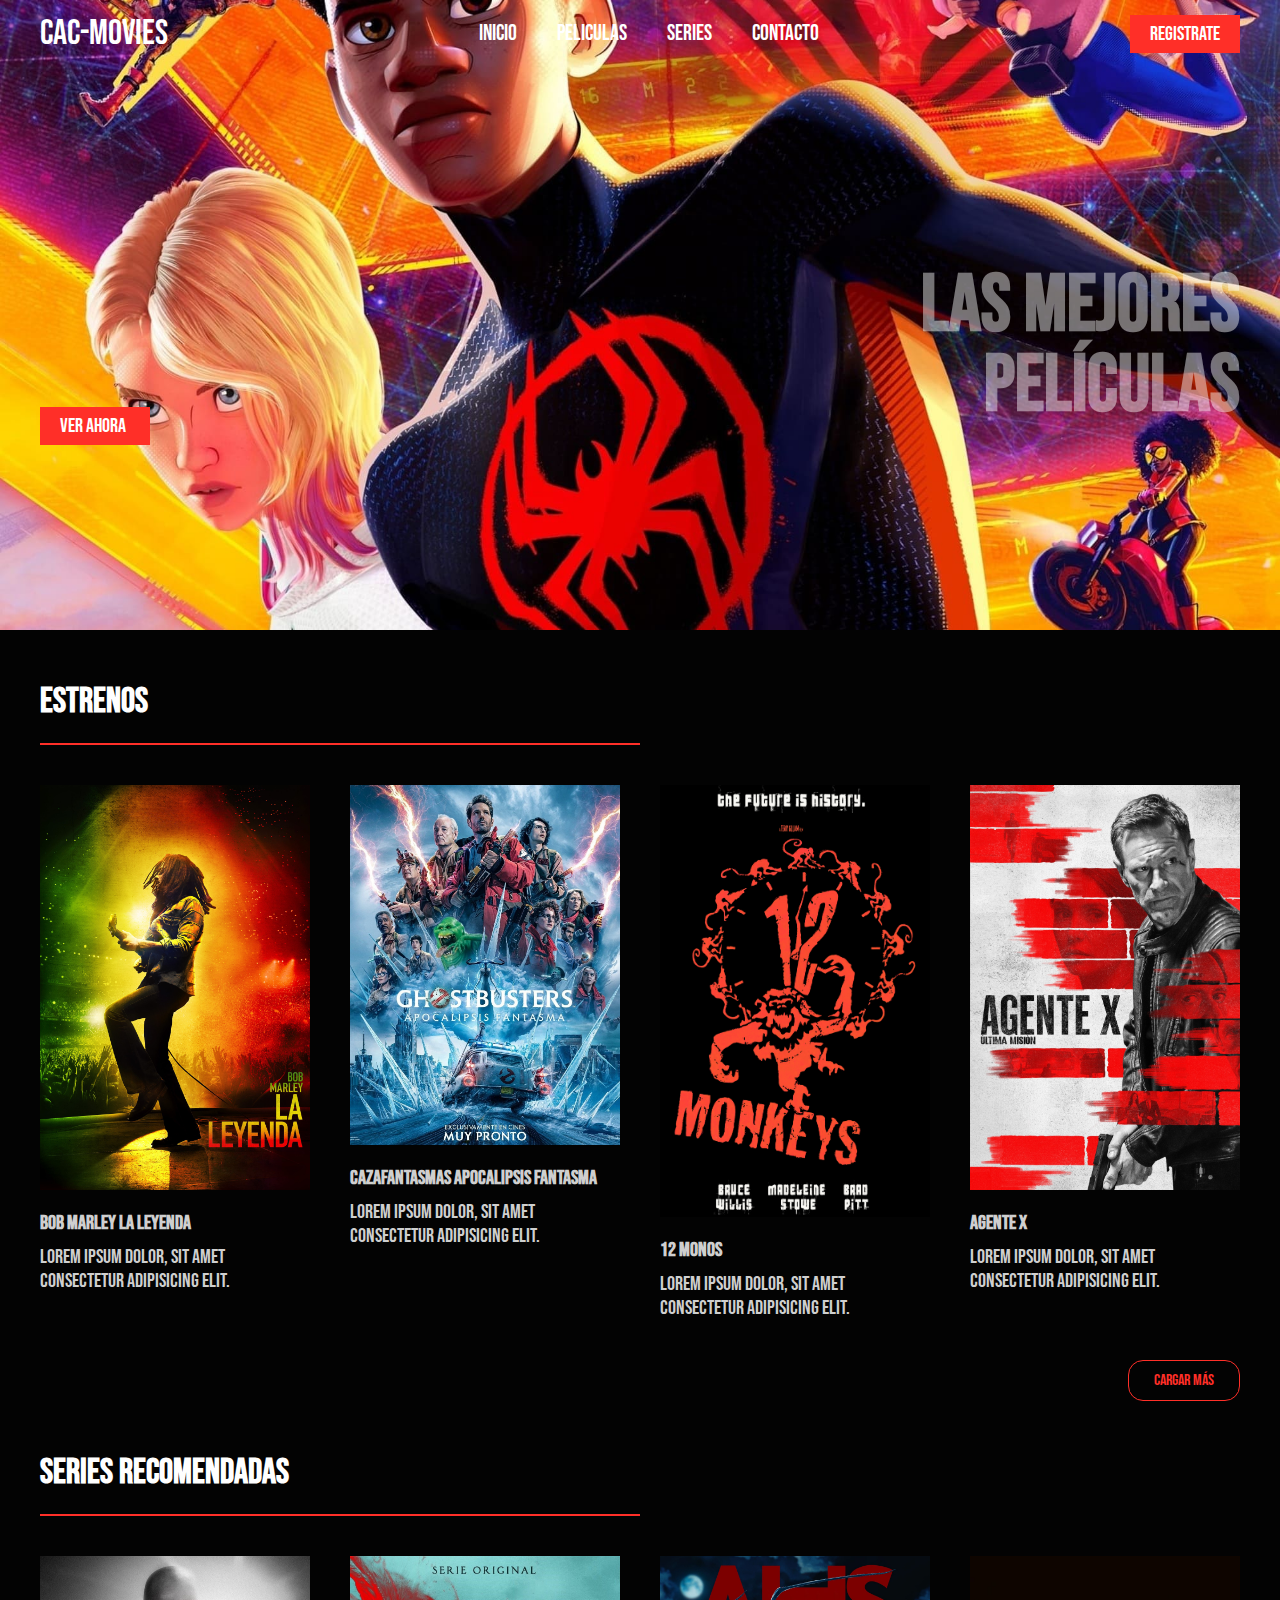
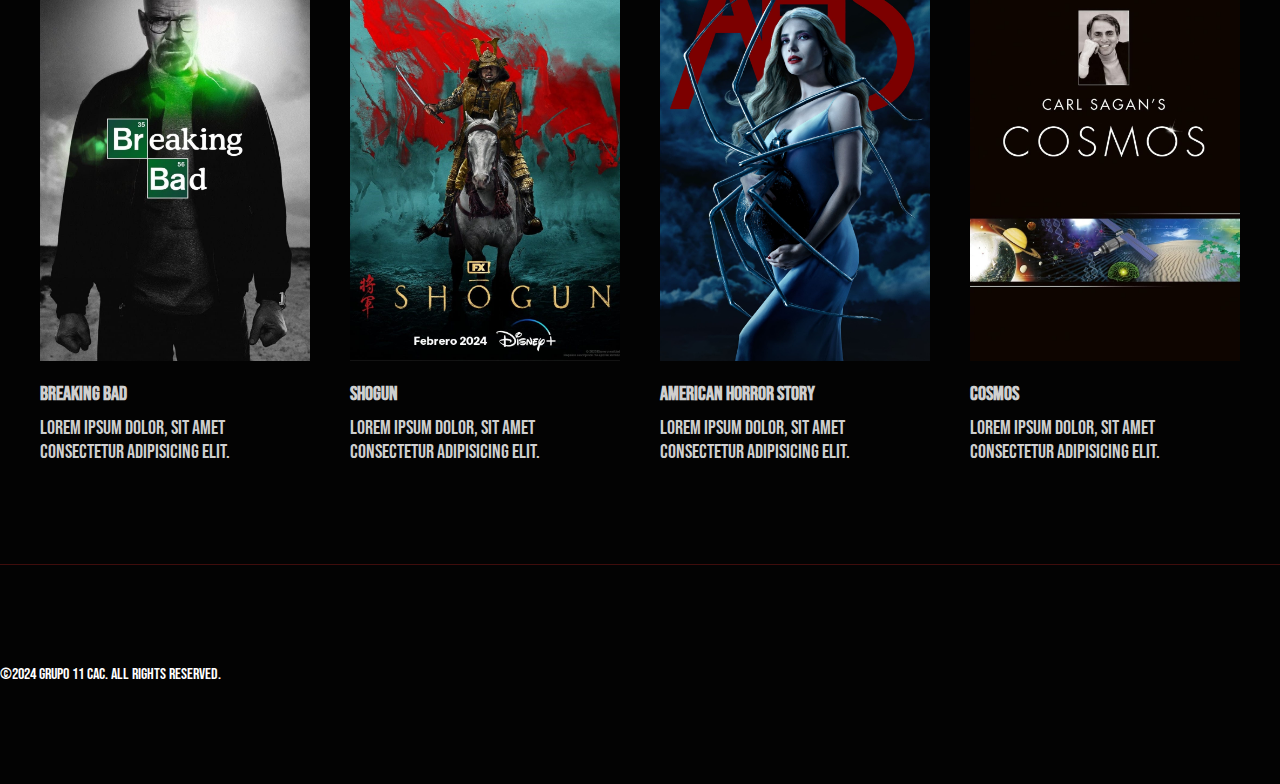
==== commit 025d4f76: "mas arreglando las imagenes" ====
--- a/index.html
+++ b/index.html
@@ -55,7 +55,7 @@
 
             <div class="box-3">
                 <div class="content">
-                    <img src="/Imgs/Peliculas/Bob-Marley-La-Leyenda.jpg" alt="">
+                    <img src="./Imgs/Peliculas/Bob-Marley-La-Leyenda.jpg" alt="">
                     <h3>Bob Marley La Leyenda</h3>
                     <p> 
                         Lorem ipsum dolor, sit amet consectetur adipisicing elit. 
@@ -65,7 +65,7 @@
 
             <div class="box-3">
                 <div class="content">
-                    <img src="/Imgs/Peliculas/Cazafantasmas-Apocalipsis-Fantasma.jpg" alt="">
+                    <img src="./Imgs/Peliculas/Cazafantasmas-Apocalipsis-Fantasma.jpg" alt="">
                     <h3>Cazafantasmas Apocalipsis Fantasma</h3>
                     <p> 
                         Lorem ipsum dolor, sit amet consectetur adipisicing elit. 
@@ -75,7 +75,7 @@
 
             <div class="box-3">
                 <div class="content">
-                    <img src="/Imgs/Peliculas/12 Monos.png" alt="">
+                    <img src="./Imgs/Peliculas/12 Monos.png" alt="">
                     <h3>12 Monos</h3>
                     <p> 
                         Lorem ipsum dolor, sit amet consectetur adipisicing elit. 
@@ -117,7 +117,7 @@
 
             <div class="box-1">
                 <div class="content">
-                    <img src="/Imgs/Series/Shogun.jpg" alt="">
+                    <img src="./Imgs/Series/Shogun.jpg" alt="">
                     <h3>Shogun</h3>
                     <p> 
                         Lorem ipsum dolor, sit amet consectetur adipisicing elit. 
@@ -127,7 +127,7 @@
 
             <div class="box-1">
                 <div class="content">
-                    <img src="/Imgs/Series/American-Horro-Story.jpg" alt="">
+                    <img src="./Imgs/Series/American-Horro-Story.jpg" alt="">
                     <h3>American Horror Story</h3>
                     <p> 
                         Lorem ipsum dolor, sit amet consectetur adipisicing elit. 
@@ -137,7 +137,7 @@
 
             <div class="box-1">
                 <div class="content">
-                    <img src="/Imgs/Series/Cosmos Carl Sagan.jpg" alt="">
+                    <img src="./Imgs/Series/Cosmos Carl Sagan.jpg" alt="">
                     <h3>Cosmos</h3>
                     <p> 
                         Lorem ipsum dolor, sit amet consectetur adipisicing elit. 
--- a/style.css
+++ b/style.css
@@ -21,7 +21,7 @@
 }
 
 .header {
-    background-image: url(/Imgs/Banners/better-call-saul-season1-4233018096.jpg);
+    background-image: url(./Imgs/Animadas/Spiderman-2-A-traves-del-Multiverso.jpg);
     background-position:  center center;
     background-repeat: no-repeat;
     background-size: cover;
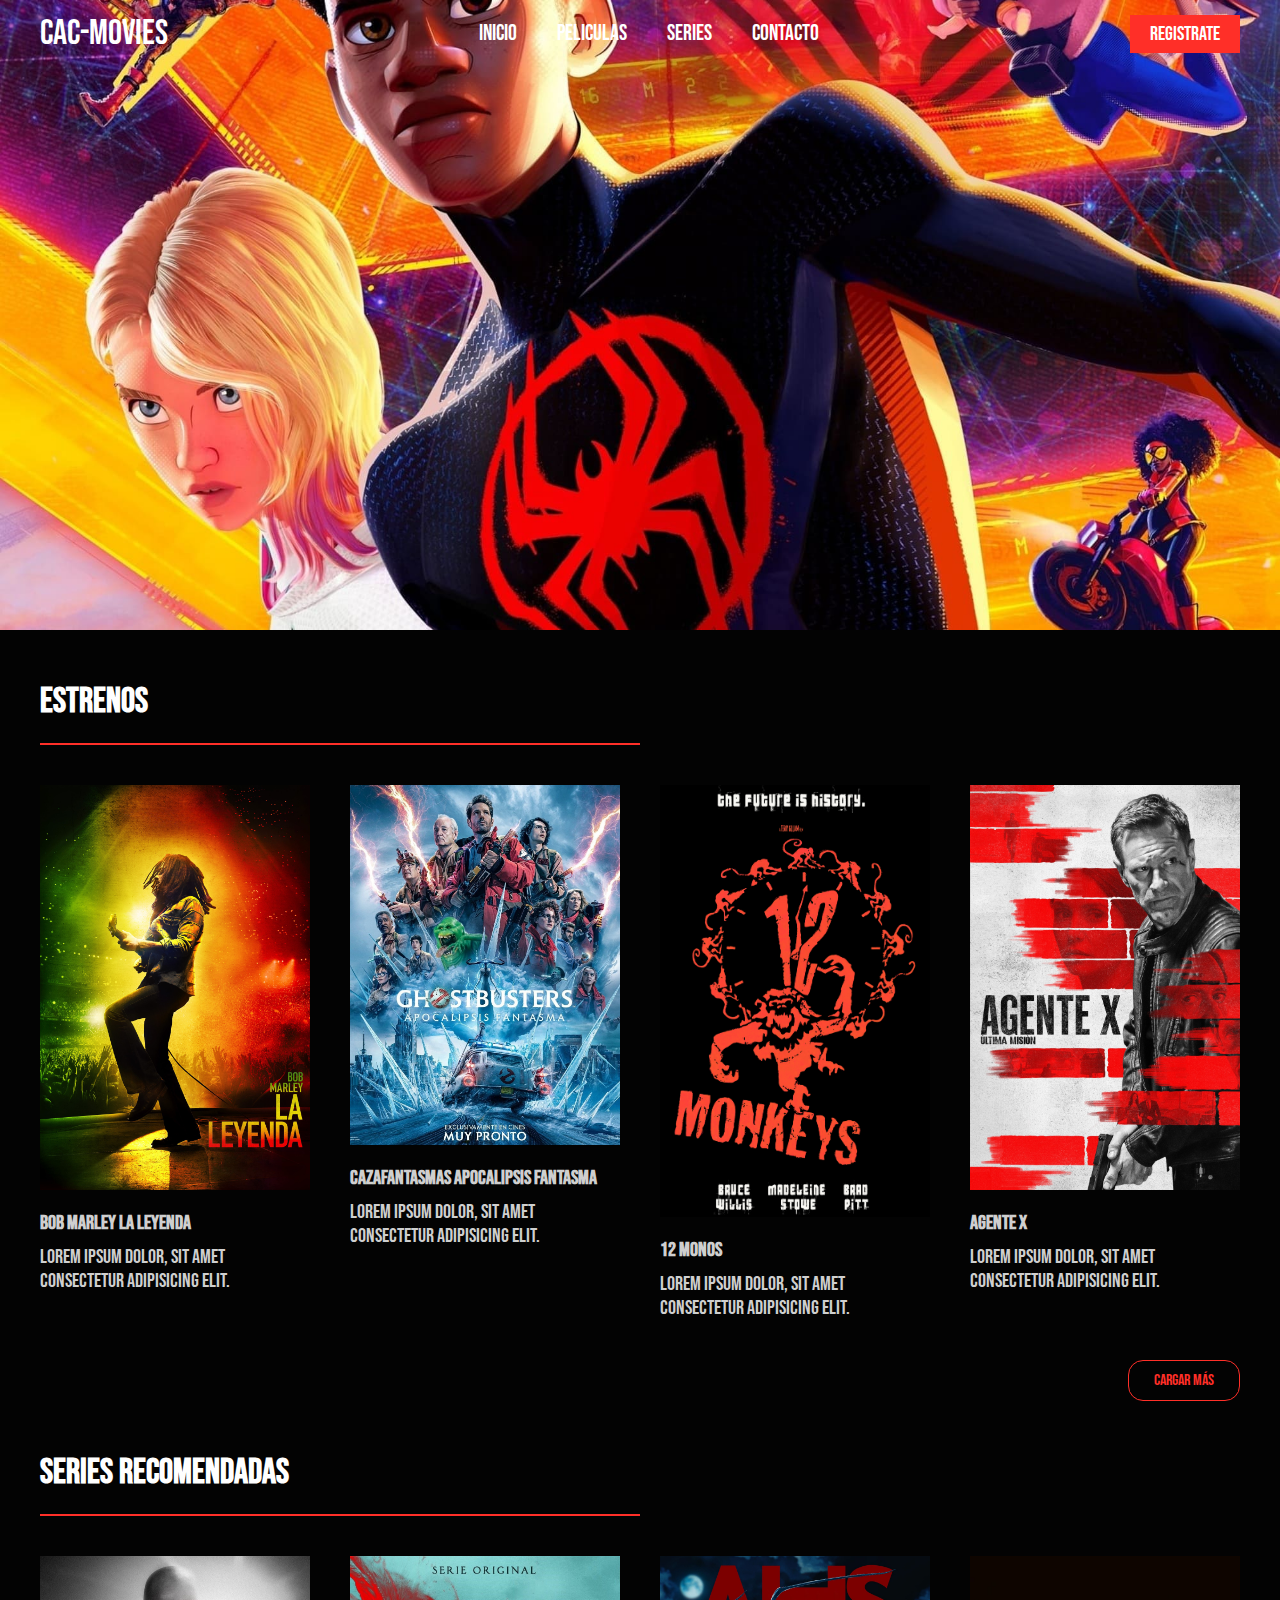
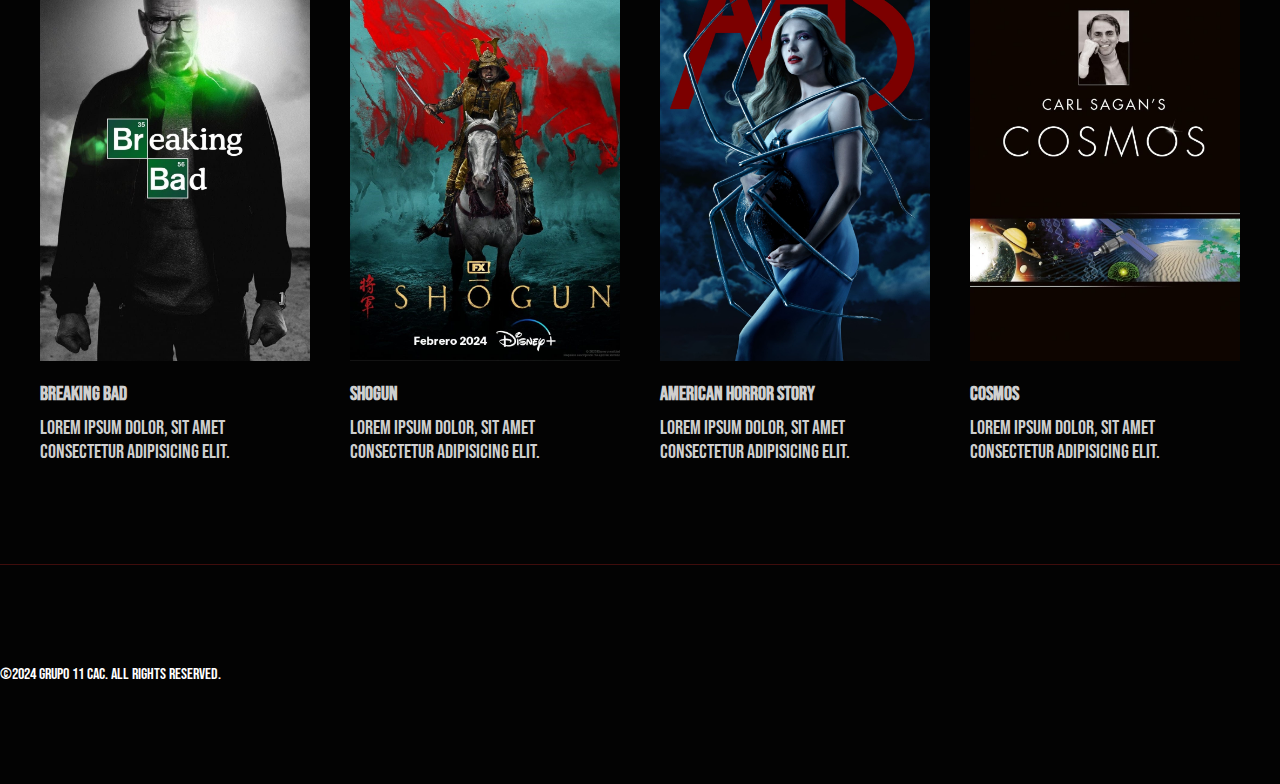
==== commit 8aad810e: "Siempre-los-mismos-3" ====
--- a/index.html
+++ b/index.html
@@ -24,7 +24,7 @@
             <ul>
                 <li><a href="#">Inicio</a></li>
                 <li><a href="#">Peliculas</a></li>
-                <li><a href="./series.html">Series</a></li>
+                <li><a href="series.html">Series</a></li>
                 <li><a href="#">Contacto</a></li>
             </ul>
         </nav>
@@ -32,17 +32,6 @@
          <a href="#" class="btn-1">Registrate</a>
     </div>
 
-    <div class="header-content container">
-        
-        <div class="header-1">
-            <img src="Imgs/drive-download-20240422T003456Z-001/venom.png"alt="">
-            <a href="#" class="btn-2">Ver ahora </a>
-        </div>
-        <div class="header-2">
-            <h1>Las mejores <br> películas</h1>
-            <img src="Imgs/drive-download-20240422T003456Z-001/play.png" alt="">
-        </div>
-    </div>
 
 </header>
 
@@ -55,7 +44,7 @@
 
             <div class="box-3">
                 <div class="content">
-                    <img src="./Imgs/Peliculas/Bob-Marley-La-Leyenda.jpg" alt="">
+                    <img src="/Imgs/Peliculas/Bob-Marley-La-Leyenda.jpg" alt="">
                     <h3>Bob Marley La Leyenda</h3>
                     <p> 
                         Lorem ipsum dolor, sit amet consectetur adipisicing elit. 
@@ -65,7 +54,7 @@
 
             <div class="box-3">
                 <div class="content">
-                    <img src="./Imgs/Peliculas/Cazafantasmas-Apocalipsis-Fantasma.jpg" alt="">
+                    <img src="/Imgs/Peliculas/Cazafantasmas-Apocalipsis-Fantasma.jpg" alt="">
                     <h3>Cazafantasmas Apocalipsis Fantasma</h3>
                     <p> 
                         Lorem ipsum dolor, sit amet consectetur adipisicing elit. 
@@ -75,7 +64,7 @@
 
             <div class="box-3">
                 <div class="content">
-                    <img src="./Imgs/Peliculas/12 Monos.png" alt="">
+                    <img src="/Imgs/Peliculas/12 Monos.png" alt="">
                     <h3>12 Monos</h3>
                     <p> 
                         Lorem ipsum dolor, sit amet consectetur adipisicing elit. 
@@ -117,7 +106,7 @@
 
             <div class="box-1">
                 <div class="content">
-                    <img src="./Imgs/Series/Shogun.jpg" alt="">
+                    <img src="/Imgs/Series/Shogun.jpg" alt="">
                     <h3>Shogun</h3>
                     <p> 
                         Lorem ipsum dolor, sit amet consectetur adipisicing elit. 
@@ -127,7 +116,7 @@
 
             <div class="box-1">
                 <div class="content">
-                    <img src="./Imgs/Series/American-Horro-Story.jpg" alt="">
+                    <img src="/Imgs/Series/American-Horro-Story.jpg" alt="">
                     <h3>American Horror Story</h3>
                     <p> 
                         Lorem ipsum dolor, sit amet consectetur adipisicing elit. 
@@ -137,7 +126,7 @@
 
             <div class="box-1">
                 <div class="content">
-                    <img src="./Imgs/Series/Cosmos Carl Sagan.jpg" alt="">
+                    <img src="/Imgs/Series/Cosmos Carl Sagan.jpg" alt="">
                     <h3>Cosmos</h3>
                     <p> 
                         Lorem ipsum dolor, sit amet consectetur adipisicing elit. 
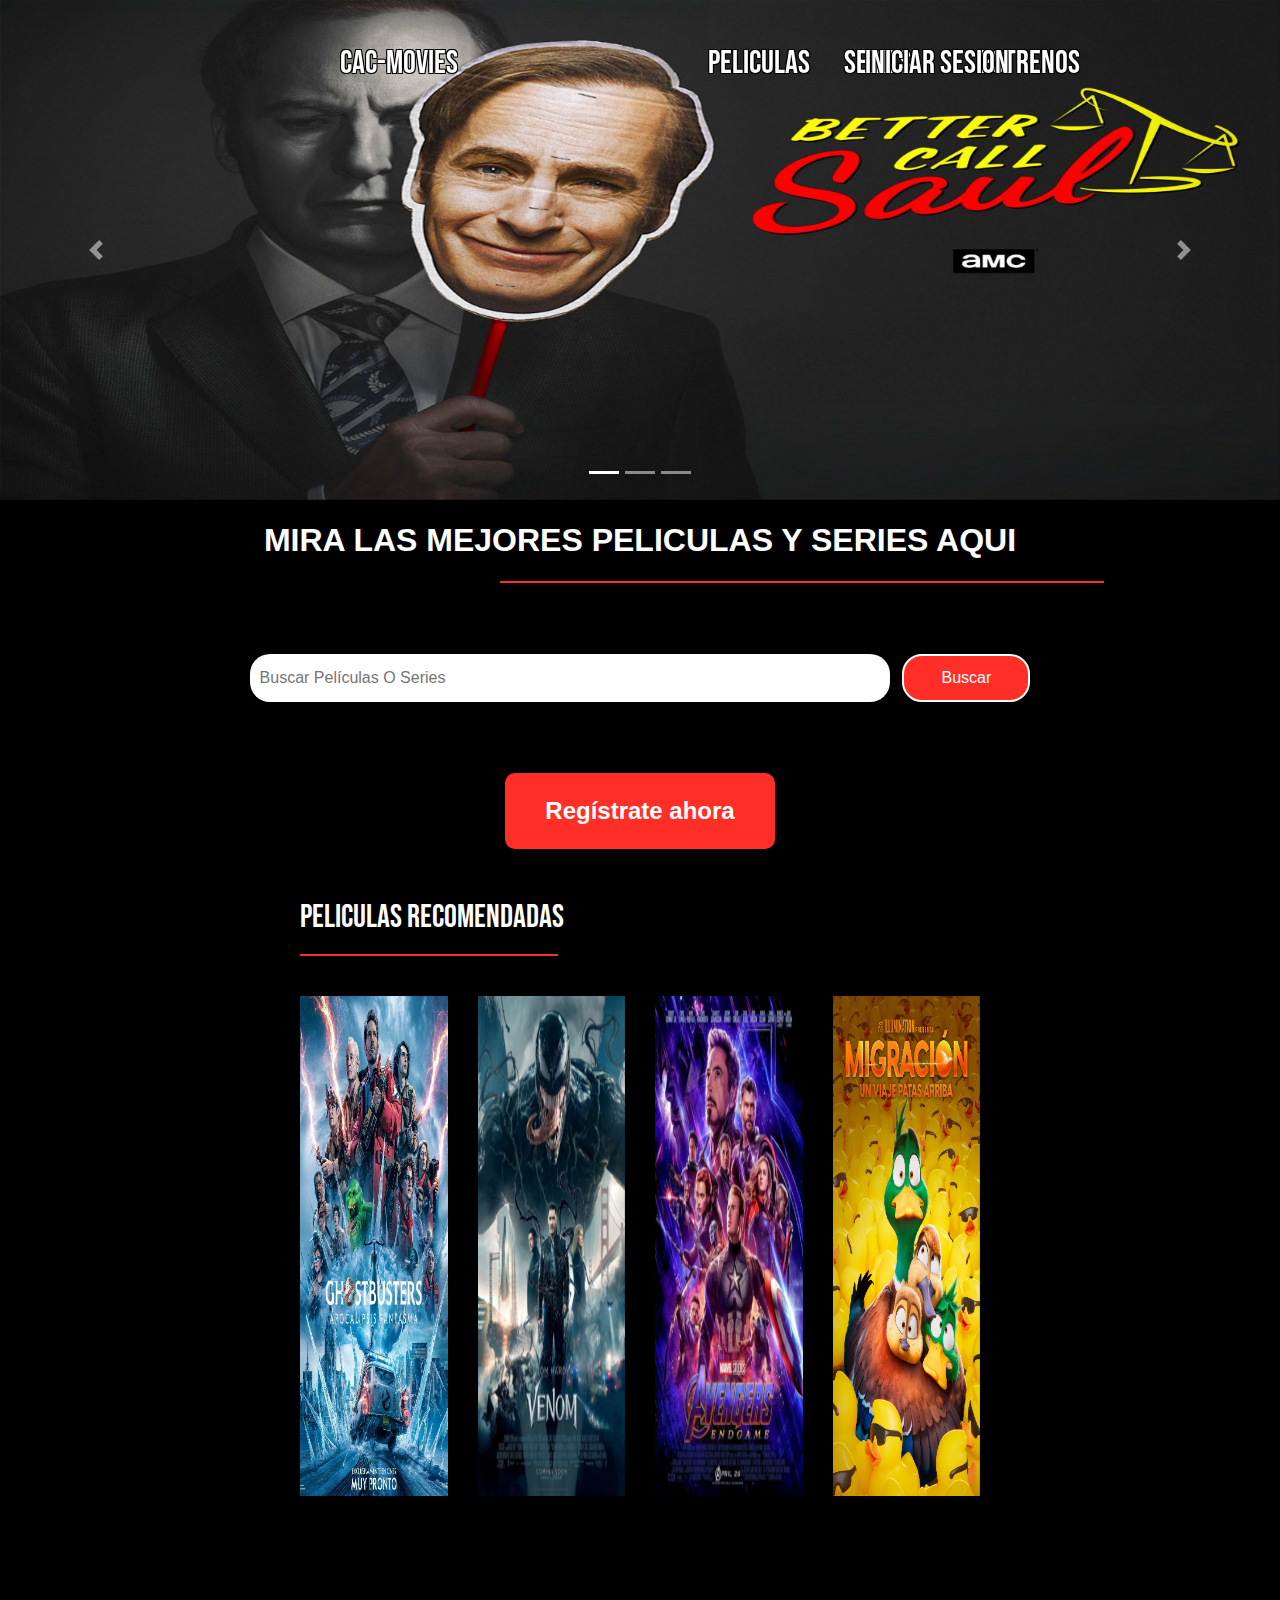
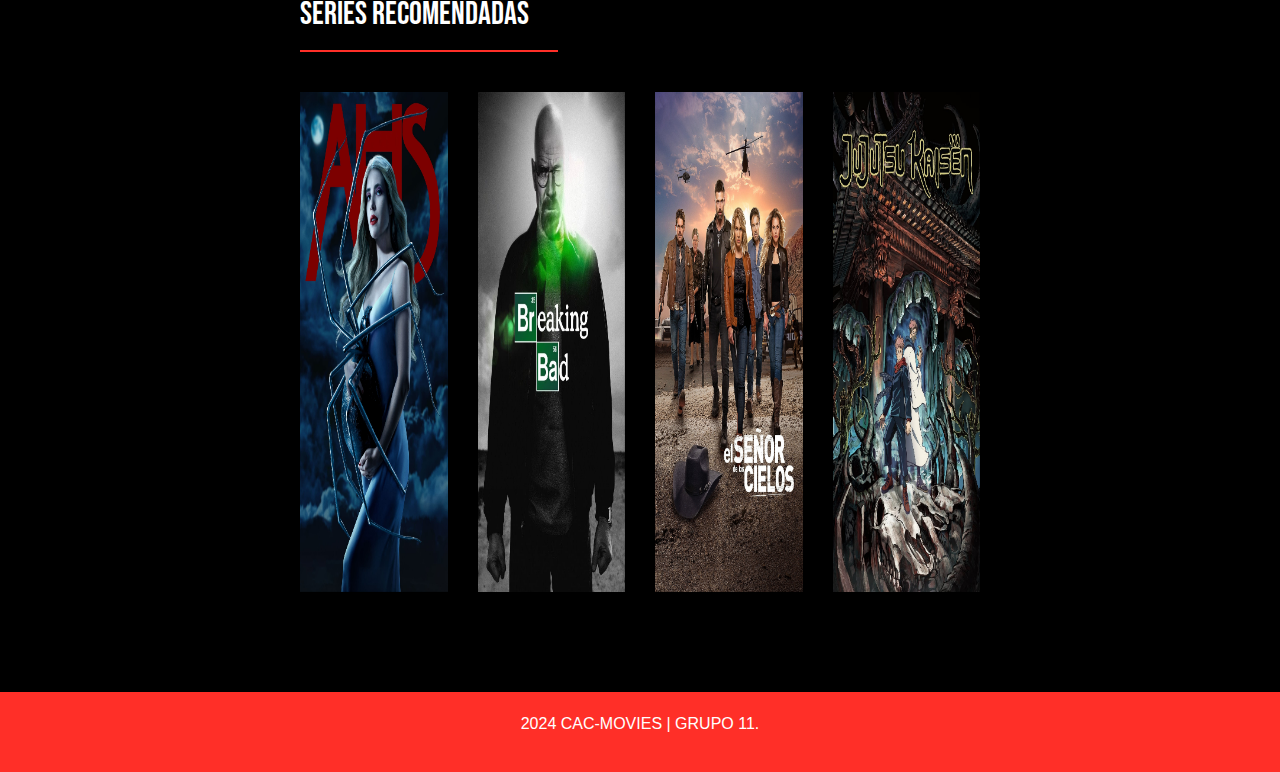
==== commit 1807d7be: "cambio de index" ====
--- a/index.html
+++ b/index.html
@@ -1,200 +1,196 @@
 <!DOCTYPE html>
-<html lang="en">
+<html lang="es">
 <head>
     <meta charset="UTF-8">
-    <meta http-equiv="X-UA-Compatible" content="IE=edge">
     <meta name="viewport" content="width=device-width, initial-scale=1.0">
-    <title>peliculas</title>
-    <link rel="icon" type="Image/png" sizes="16x16" href="./favicon-16x16.png">
+    <title>CAC-MOVIES</title>
     <link rel="stylesheet" href="style.css">
+    <link rel="stylesheet" href="https://cdn.jsdelivr.net/npm/bootstrap@4.0.0/dist/css/bootstrap.min.css" integrity="sha384-Gn5384xqQ1aoWXA+058RXPxPg6fy4IWvTNh0E263XmFcJlSAwiGgFAW/dAiS6JXm" crossorigin="anonymous">
 </head>
-<body>
-    
+<body id="cuerpo">
+    <ul class="nav justify-content-center" id="navbar">
+        <li id="cac-movies" class="nav-item">
+        <a id="navbar" class="nav-link active" href="#">CAC-MOVIES</a>
+        </li>
+        <li id="peliculas" class="nav-item">
+        <a id="navbar" class="nav-link active" href="index.html">Peliculas</a>
+        </li>
+        <li id="series" class="nav-item">
+        <a id="navbar" class="nav-link" href="series.html">Series</a>
+        </li>
+        <li id="estrenos" class="nav-item">
+        <a id="navbar" class="nav-link" href="index.html">Estrenos</a>
+        </li>
+        <li id="iniciar-sesion" class="nav-item">
+        <a id="navbar" class="nav-link disabled" href="#">Iniciar Sesion</a>
+        </li>
+    </ul>
 
-<header class="header">
-
-    <div class="menu container">
-
-        <a href="#" class="logo">CAC-Movies</a>
-        <input type="checkbox" id="menu" />
-        <label for="menu">
-            <img src="Imgs/drive-download-20240422T003456Z-001/menu.png" class="menu-icono" alt="menu">
-        </label>
-        <nav class="navbar">
-            <ul>
-                <li><a href="#">Inicio</a></li>
-                <li><a href="#">Peliculas</a></li>
-                <li><a href="series.html">Series</a></li>
-                <li><a href="#">Contacto</a></li>
-            </ul>
-        </nav>
-
-         <a href="#" class="btn-1">Registrate</a>
+    <div id="carouselExampleIndicators" class="carousel slide" data-ride="carousel">
+        <ol class="carousel-indicators">
+        <li data-target="#carouselExampleIndicators" data-slide-to="0" class="active"></li>
+        <li data-target="#carouselExampleIndicators" data-slide-to="1"></li>
+        <li data-target="#carouselExampleIndicators" data-slide-to="2"></li>
+        </ol>
+        <div class="carousel-inner">
+        <div class="carousel-item active">
+            <img class="d-block w-100" src="Imgs/Banners/Better-Call-Saul-Banner.jpg" alt="First slide">
+        </div>
+        <div class="carousel-item">
+            <img class="d-block w-100" src="Imgs/Peliculas/Copia de 21.jpg" alt="Second slide">
+        </div>
+        <div class="carousel-item">
+            <img class="d-block w-100" src="Imgs/Peliculas/Copia de 22.jpg" alt="Third slide">
+        </div>
+        </div>
+        <a class="carousel-control-prev" href="#carouselExampleIndicators" role="button" data-slide="prev">
+        <span class="carousel-control-prev-icon" aria-hidden="true"></span>
+        <span class="sr-only">Previous</span>
+        </a>
+        <a class="carousel-control-next" href="#carouselExampleIndicators" role="button" data-slide="next">
+        <span class="carousel-control-next-icon" aria-hidden="true"></span>
+        <span class="sr-only">Next</span>
+        </a>
     </div>
 
+    <h1 id="textoMain">MIRA LAS MEJORES PELICULAS Y SERIES AQUI</h1>
+    <hr id="hrh1">
 
-</header>
+    <div class="search-bar" id="form-busqueda">
+        <input type="search" placeholder="Buscar películas o series">
+        <button id="form-busqueda" type="submit">Buscar</button>
+    </div>
 
-    <section class="movies container">
+    <button class="register-btn">Regístrate ahora</button>
 
-        <h2>ESTRENOS</h2>
-        <hr>
+    <h2 id="h2">Peliculas Recomendadas</h2>
+    <hr id="hr">
 
-        <div class="box-container-3">
+    <section class="carousel-container">
 
-            <div class="box-3">
-                <div class="content">
-                    <img src="/Imgs/Peliculas/Bob-Marley-La-Leyenda.jpg" alt="">
-                    <h3>Bob Marley La Leyenda</h3>
-                    <p> 
-                        Lorem ipsum dolor, sit amet consectetur adipisicing elit. 
-                    </p>
-                </div>
+        <div id="carouselExampleControls" class="carousel slide" data-ride="carousel">
+            <div class="carousel-inner">
+            <div class="carousel-item active">
+                <img class="d-block w-100" src="Imgs/Peliculas/Cazafantasmas-Apocalipsis-Fantasma.jpg" alt="First slide">
             </div>
-
-            <div class="box-3">
-                <div class="content">
-                    <img src="/Imgs/Peliculas/Cazafantasmas-Apocalipsis-Fantasma.jpg" alt="">
-                    <h3>Cazafantasmas Apocalipsis Fantasma</h3>
-                    <p> 
-                        Lorem ipsum dolor, sit amet consectetur adipisicing elit. 
-                    </p>
-                </div>
+            <div class="carousel-item">
+                <img class="d-block w-100" src="Imgs/Animadas/Kung-Fu-Panda-4.jpg" alt="Second slide">
             </div>
-
-            <div class="box-3">
-                <div class="content">
-                    <img src="/Imgs/Peliculas/12 Monos.png" alt="">
-                    <h3>12 Monos</h3>
-                    <p> 
-                        Lorem ipsum dolor, sit amet consectetur adipisicing elit. 
-                    </p>
-                </div>
+            <div class="carousel-item">
+                <img class="d-block w-100" src="Imgs/Animadas/El-chico-y-la-garza.jpg" alt="Third slide">
             </div>
-
-            <div class="box-3">
-                <div class="content">
-                    <img src="Imgs/Peliculas/Agente-X.jpg" alt="">
-                    <h3>Agente X</h3>
-                    <p> 
-                        Lorem ipsum dolor, sit amet consectetur adipisicing elit. 
-                    </p>
-                </div>
             </div>
         </div>
 
-        <div class="load-more" id="load-more-3" >Cargar más</div>
-
-
-    </section>
-    <section class="movies container">
-
-        <h2>SERIES RECOMENDADAS</h2>
-        <hr>
-
-        <div class="box-container-1">
-
-            <div class="box-1">
-                <div class="content">
-                    <img src="Imgs/Series/Breaking-Bad.jpg" alt="">
-                    <h3>Breaking Bad</h3>
-                    <p> 
-                        Lorem ipsum dolor, sit amet consectetur adipisicing elit. 
-                    </p>
-                </div>
+        <div id="carouselExampleControls" class="carousel slide" data-ride="carousel">
+            <div class="carousel-inner">
+            <div class="carousel-item active">
+                <img class="d-block w-100" src="Imgs/Peliculas/Copia de 10.jpg" alt="First slide">
             </div>
-
-            <div class="box-1">
-                <div class="content">
-                    <img src="/Imgs/Series/Shogun.jpg" alt="">
-                    <h3>Shogun</h3>
-                    <p> 
-                        Lorem ipsum dolor, sit amet consectetur adipisicing elit. 
-                    </p>
-                </div>
+            <div class="carousel-item">
+                <img class="d-block w-100" src="Imgs/Peliculas/Copia de 11.jpg" alt="Second slide">
             </div>
-
-            <div class="box-1">
-                <div class="content">
-                    <img src="/Imgs/Series/American-Horro-Story.jpg" alt="">
-                    <h3>American Horror Story</h3>
-                    <p> 
-                        Lorem ipsum dolor, sit amet consectetur adipisicing elit. 
-                    </p>
-                </div>
+            <div class="carousel-item">
+                <img class="d-block w-100" src="Imgs/Peliculas/Copia de 12.jpg" alt="Third slide">
             </div>
-
-            <div class="box-1">
-                <div class="content">
-                    <img src="/Imgs/Series/Cosmos Carl Sagan.jpg" alt="">
-                    <h3>Cosmos</h3>
-                    <p> 
-                        Lorem ipsum dolor, sit amet consectetur adipisicing elit. 
-                    </p>
-                </div>
             </div>
-                  <!--SI SE AGREGAN MAS SERIES O PELIS SE AGREGA ACA LOS POSTER/LINK A LA PELI
-DE MOMENTO ES A MODO DE DEMOSTARCION-->
-           <!-- <div class="box-1">
-                <div class="content">
-                    <img src="Imgs/drive-download-20240422T003456Z-001/Copia de 5.jpg" alt="">
-                    <h3>Película HD</h3>
-                    <p> 
-                        Lorem ipsum dolor, sit amet consectetur adipisicing elit. 
-                    </p>
-                </div>
-            </div>
-
-            <div class="box-1">
-                <div class="content">
-                    <img src="Imgs/drive-download-20240422T003456Z-001/Copia de 6.jpg" alt="">
-                    <h3>Película HD</h3>
-                    <p> 
-                        Lorem ipsum dolor, sit amet consectetur adipisicing elit. 
-                    </p>
-                </div>
-            </div>
-
-            <div class="box-1">
-                <div class="content">
-                    <img src="Imgs/drive-download-20240422T003456Z-001/Copia de 7.jpg" alt="">
-                    <h3>Película HD</h3>
-                    <p> 
-                        Lorem ipsum dolor, sit amet consectetur adipisicing elit. 
-                    </p>
-                </div>
-            </div>
-
-            <div class="box-1">
-                <div class="content">
-                    <img src="Imgs/drive-download-20240422T003456Z-001/Copia de 8.jpg" alt="">
-                    <h3>Película HD</h3>
-                    <p> 
-                        Lorem ipsum dolor, sit amet consectetur adipisicing elit. 
-                    </p>
-                </div>
-            </div>
-
         </div>
 
-        <div class="load-more" id="load-more-1" >Cargar más</div>-->
+        <div id="carouselExampleControls" class="carousel slide" data-ride="carousel">
+            <div class="carousel-inner">
+            <div class="carousel-item active">
+                <img class="d-block w-100" src="Imgs/Peliculas/Copia de 13.jpg" alt="First slide">
+            </div>
+            <div class="carousel-item">
+                <img class="d-block w-100" src="Imgs/Peliculas/Copia de 15.jpg" alt="Second slide">
+            </div>
+            <div class="carousel-item">
+                <img class="d-block w-100" src="Imgs/Peliculas/Copia de 16.jpg" alt="Third slide">
+            </div>
+            </div>
+        </div>
 
-
+        <div id="carouselExampleControls" class="carousel slide" data-ride="carousel">
+            <div class="carousel-inner">
+            <div class="carousel-item active">
+                <img class="d-block w-100" src="Imgs/Animadas/Patos.jpg" alt="First slide">
+            </div>
+            <div class="carousel-item">
+                <img class="d-block w-100" src="Imgs/Animadas/Spiderman-2-A-traves-del-Multiverso.jpg" alt="Second slide">
+            </div>
+            <div class="carousel-item">
+                <img class="d-block w-100" src="Imgs/Animadas/Intensamente-2.jpg" alt="Third slide">
+            </div>
+        </div>
     </section>
 
-    <footer class="footer pt-3">
+    <h2 id="h2">Series Recomendadas</h2>
+    <hr id="hr">
 
-        <div class="container-fluid">
-            <div class="footer-content border-opacity-10 border-top text-center">
-                <span class="text-dark">&copy;2024 GRUPO 11 CaC. All Rights Reserved.</span>
+    <section class="carousel-container">
+
+        <div id="carouselExampleControls" class="carousel slide" data-ride="carousel">
+            <div class="carousel-inner">
+            <div class="carousel-item active">
+                <img class="d-block w-100" src="Imgs/Series/American-Horro-Story.jpg" alt="First slide">
+            </div>
+            <div class="carousel-item">
+                <img class="d-block w-100" src="Imgs/Series/Better Call Saul.jpg" alt="Second slide">
+            </div>
+            <div class="carousel-item">
+                <img class="d-block w-100" src="Imgs/Series/Chuky-la-serie.jpg" alt="Third slide">
+            </div>
             </div>
         </div>
-    
-       
-    
+
+        <div id="carouselExampleControls" class="carousel slide" data-ride="carousel">
+            <div class="carousel-inner">
+            <div class="carousel-item active">
+                <img class="d-block w-100" src="Imgs/Series/Breaking-Bad.jpg" alt="First slide">
+            </div>
+            <div class="carousel-item">
+                <img class="d-block w-100" src="Imgs/Series/Cosmos Carl Sagan.jpg" alt="Second slide">
+            </div>
+            <div class="carousel-item">
+                <img class="d-block w-100" src="Imgs/Series/Cowboy-Bebop.jpg" alt="Third slide">
+            </div>
+            </div>
+        </div>
+
+        <div id="carouselExampleControls" class="carousel slide" data-ride="carousel">
+            <div class="carousel-inner">
+            <div class="carousel-item active">
+                <img class="d-block w-100" src="Imgs/Series/El-señor-de-los-cielos.jpg" alt="First slide">
+            </div>
+            <div class="carousel-item">
+                <img class="d-block w-100" src="Imgs/Series/Hazbin-Hotel.jpg" alt="Second slide">
+            </div>
+            <div class="carousel-item">
+                <img class="d-block w-100" src="Imgs/Series/Invencible.jpg" alt="Third slide">
+            </div>
+            </div>
+        </div>
+
+        <div id="carouselExampleControls" class="carousel slide" data-ride="carousel">
+            <div class="carousel-inner">
+            <div class="carousel-item active">
+                <img class="d-block w-100" src="Imgs/Series/Jujutsu-Kaisen.jpg" alt="First slide">
+            </div>
+            <div class="carousel-item">
+                <img class="d-block w-100" src="Imgs/Series/Los Soprano.jpg" alt="Second slide">
+            </div>
+            <div class="carousel-item">
+                <img class="d-block w-100" src="Imgs/Series/Sherlock.jpg" alt="Third slide">
+            </div>
+            </div>
+        </div>
+    </section>
+
+    <footer class="footer">
+        <p> 2024 CAC-MOVIES | GRUPO 11.</p>
     </footer>
 
-
-    <script src="script.js" ></script>
+    <script src="https://code.jquery.com/jquery-3.2.1.slim.min.js"></script>
+    <script src="https://maxcdn.bootstrapcdn.com/bootstrap/4.0.0/js/bootstrap.min.js"></script>
 </body>
 </html>--- a/style.css
+++ b/style.css
@@ -11,298 +11,172 @@
 body {
     background-color: #030303;
     font-family: 'Bebas Neue', cursive;
-    color: #FFFFFF;
-    
+    overflow-x: hidden;
 }
 
-.container {
-    max-width: 1200px;
-    margin: 0 auto;
+#h2{
+    font-family: 'Bebas Neue', cursive;
+    margin-left: 300px;
+    color: #FFFFFF;
 }
 
-.header {
-    background-image: url(./Imgs/Animadas/Spiderman-2-A-traves-del-Multiverso.jpg);
-    background-position:  center center;
-    background-repeat: no-repeat;
-    background-size: cover;
-    min-height: 70vh;
+#hrh1 {
+    font-family: 'Bebas Neue', cursive;
+    border: 1px solid #FF2F28;
+    width: 47%;
+    margin-bottom: 40px;
+    margin-left: 500px;
+}
+
+#hr {
+    border: 1px solid #FF2F28;
+    width: 20%;
+    margin-bottom: 40px;
+    margin-left: 300px;
+}
+
+#textoMain {
     display: flex;
-    align-items: center;
-   
+    justify-content: center;
+    font-size: 2em;
+    margin-block-start: 0.67em;
+    margin-block-end: 0.67em;
+    margin-inline-start: 0px;
+    margin-inline-end: 0px;
+    font-weight: bold;
+    unicode-bidi: isolate;
+    color: #FFFFFF;
+}
+
+#cuerpo{
+    background-color: #000000;
+    overflow-x: hidden;
+}
+
+#navbar {
+    font-family: 'Bebas Neue', cursive;
+    color: #FFFFFF;
+    font-size: 32px;
+    text-shadow: 1px 1px 0 #000, -1px -1px 0 #000, 1px -1px 0 #000, -1px 1px 0 #000;
+    padding: 20px;
+    position: absolute;
+    width: 100%;
+    z-index: 1000;
+    box-sizing: border-box;
+    z-index: 1000;
+}
+
+#peliculas{
+    margin-right: auto;
+    margin-left: 300px;
+    box-sizing: border-box;
+}
+
+#series{
+    margin: auto;
+    box-sizing: border-box;
+}
+
+#estrenos{
+    margin-left: auto;
+    margin-right: 300px;
+    box-sizing: border-box;
 }
 
 
-.menu {
-    position: absolute;
-    top: 0;
-    left: 0;
-    right: 0;
-    display: flex;
-    align-items: center;
-    justify-content: space-between;
+#iniciar-sesion{
+    margin-left: auto;
+    margin-right: 415px;
+    box-sizing: border-box;
+    z-index: 1000;
 }
 
-.logo {
-    font-size: 35px;
-    color: #FFFFFF;
+#cac-movies{
+    margin-right: auto;
+    margin-left: 300px;
 }
 
-.menu .navbar ul li {
-    position: relative;
-    float: left;
+
+.logo {
+    font-size: 24px;
+    font-weight: bold;
+    color: #333;
+    text-decoration: none;
+}
+.carousel-inner {
+    height: 500px;
+}
+.carousel-item img {
+    width: 100%;
+    height: 500px;
+    object-fit: center;
 }
 
-.menu .navbar ul li a {
-    font-size: 22px;
-    padding: 20px;
-    color: #FFFFFF;
-    display: block;
+.carousel-container {
+    display: grid;
+    grid-template-columns: repeat(4, 1fr);
+    grid-gap: 30px;
+    margin-left: 300px;
+    margin-right: 300px;
+    margin-bottom: 100px;
 }
 
-.menu .navbar ul li a:hover {
-    color: #FF2F28;
+.grid-item {
+    width: 100%; 
 }
 
-#menu {
-    display: none;
+.carousel-peliculas{
+    display: flex;
+    justify-content: center;
+    margin: auto;
 }
 
-.menu-icono {
-    width: 25px;
+#form-busqueda input {
+    border-radius: 20px;
+    padding: 10px 10px;
+    border: none;
+    color: var(--gris);
+    text-transform: capitalize;
+    width: 50vw;
 }
 
-.menu label {
+#form-busqueda button {
+    border-radius: 20px;
+    padding: 10px 10px;
+    min-width: 10vw;
+    border: 2px solid white;
+    background-color: #FF2F28;
+    color: white;
+    margin-left: 1vw;
+}
+.search-bar {
+    padding: 20px;
+    background-color: #000000;
+    border: 1px solid #000000;
+    border-radius: 10px;
+    box-shadow: 0 0 10px rgba(0, 0, 0, 0.1);
+    display: flex;
+    justify-content: center;
+    margin: 50px 0;
+}
+.register-btn {
+    display: block;
+    margin: 50px auto;
+    padding: 20px 40px;
+    font-size: 24px;
+    font-weight: bold;
+    color: #fff;
+    background-color: #FF2F28;
+    border: none;
+    border-radius: 10px;
     cursor: pointer;
-    display: none;
 }
-
-.header-content {
-    display: flex;
-    width: 100%;
-   
+.register-btn:hover {
+    background-color: #23527c;
 }
-
-.header-1 {
-    display: flex;
-    flex-direction: column;
-    width: 50%;
-    align-self: flex-end;
+.footer {
+    background-color: #FF2F28;
+    color: #fff;
+    padding: 20px;
+    text-align: center;
 }
-
-.header-1 img {
-    width:max-content;
-}
-
-.header-2 {
-    width: 50%;
-    margin-top: 80px;
-    text-align: end;
-}
-
-.header-2 h1 {
-    color: #FFFFFF72;
-    font-size: 80px;
-    line-height: 80px;
-}
-
-.header-2 img {
-    width: 70px;
-    
-}
-
-.btn-1 {
-    display: inline-block;
-    padding: 7px 20px;
-    background-color: #FF2F28;
-    color: #FFFFFF;
-    font-size: 20px;
-}
-
-.btn-2 {
-    width: 110px;
-    display: inline-block;
-    padding: 7px 20px;
-    background-color: #FF2F28;
-    font-size: 20px;
-    margin-top: 30px;
-    color: #FFFFFF;
-}
-
-.movies {
-    padding: 50px 0 0 0;
-    display: flex;
-    flex-direction: column;
-}
-
-h2 {
-    font-size: 35px;
-    margin-bottom: 20px;
-}
-
-hr {
-    border: 1px solid #FF2F28;
-    width: 50%;
-    margin-bottom: 40px;
-}
-
-.box-container-1 ,
-.box-container-2 ,
-.box-container-3 {
-    display: grid;
-    grid-template-columns: repeat(auto-fit ,minmax(250px,1fr));
-    gap: 40px;
-}
-
-.box-1 ,
-.box-2 ,
-.box-3 {
-    border-radius: 5px;
-    z-index: 1000;
-    display: none;
-    gap: 10;
-}
-
-.box-1:nth-child(1),
-.box-1:nth-child(2),
-.box-1:nth-child(3),
-.box-1:nth-child(4) {
-    display: inline-block;
-}
-
-.box-2:nth-child(1),
-.box-2:nth-child(2),
-.box-2:nth-child(3),
-.box-2:nth-child(4) {
-    display: inline-block;
-}
-
-.box-3:nth-child(1),
-.box-3:nth-child(2),
-.box-3:nth-child(3),
-.box-3:nth-child(4) {
-    display: inline-block;
-}
-
-.load-more {
-    margin-top: 40px;
-    display:  inline-block;
-    padding: 10px 25px;
-    border-radius: 15px;
-    border:  1px solid #FF2F28;
-    color: #FF2F28;
-    font-size: 16px;
-    cursor: pointer;
-    align-self: flex-end;
-}
-
-.load-more:hover {
-    background-color: #FF2F28;
-    color: #FFFFFF;
-}
-
-.content img {
-    width: 100%;
-    margin-bottom: 15px;
-}
-
-.content h3 {
-    font-size: 20px;
-    margin-bottom: 10px;
-}
-
-.content {
-    color:#CFCFCF;
-    font-size: 20px;
-}
-
-.footer {
-    display: flex;
-    justify-content: space-between;
-    align-items: center;
-    padding: 100px 0;
-    margin-top: 100px;
-    border-top: 1px solid #FF2F283D;
-}
-
-.footer ul {
-    display: flex;
-}
-
-footer h3 {
-    font-size: 30px;
-}
-
-.footer a {
-    color: #FFFFFF;
-    font-size: 20px;
-    margin-right: 20px;
-    display: block;
-}
-
-.footer a:hover {
-    color: #FF2F28;
-}
-
-@media (max-width:991px) {
-
-    .menu {
-        padding: 20px;
-    }
-
-    .menu label {
-        display: initial;
-    }
-
-    .menu .navbar {
-        position: absolute;
-        top: 100%;
-        left: 0;
-        right: 0;
-        background-color: #030303;
-        display: none;
-    }
-    
-    .menu .navbar ul li {
-        width: 100%;
-    }
-
-    .btn-1 {
-        display: none;
-    }
-
-    #menu:checked ~ .navbar {
-        display: initial;
-    }
-
-    .header-content {
-        flex-direction: column;
-        padding: 180px 30px 30px 30px;
-    }
-
-    .header-1 {
-        width: 100%;
-        align-items: center;
-    }
-
-    .header-2 {
-        width: 100%;
-        text-align: center;
-    }
-    
-    .movies {
-        padding: 30px;
-    }
-
-    .footer {
-        margin-top: 30px;
-        padding: 30px;
-        flex-direction: column;
-        text-align: center;
-    }
-
-    .footer ul {
-        margin-top: 15px;
-        justify-content: center;
-    }
-
-}